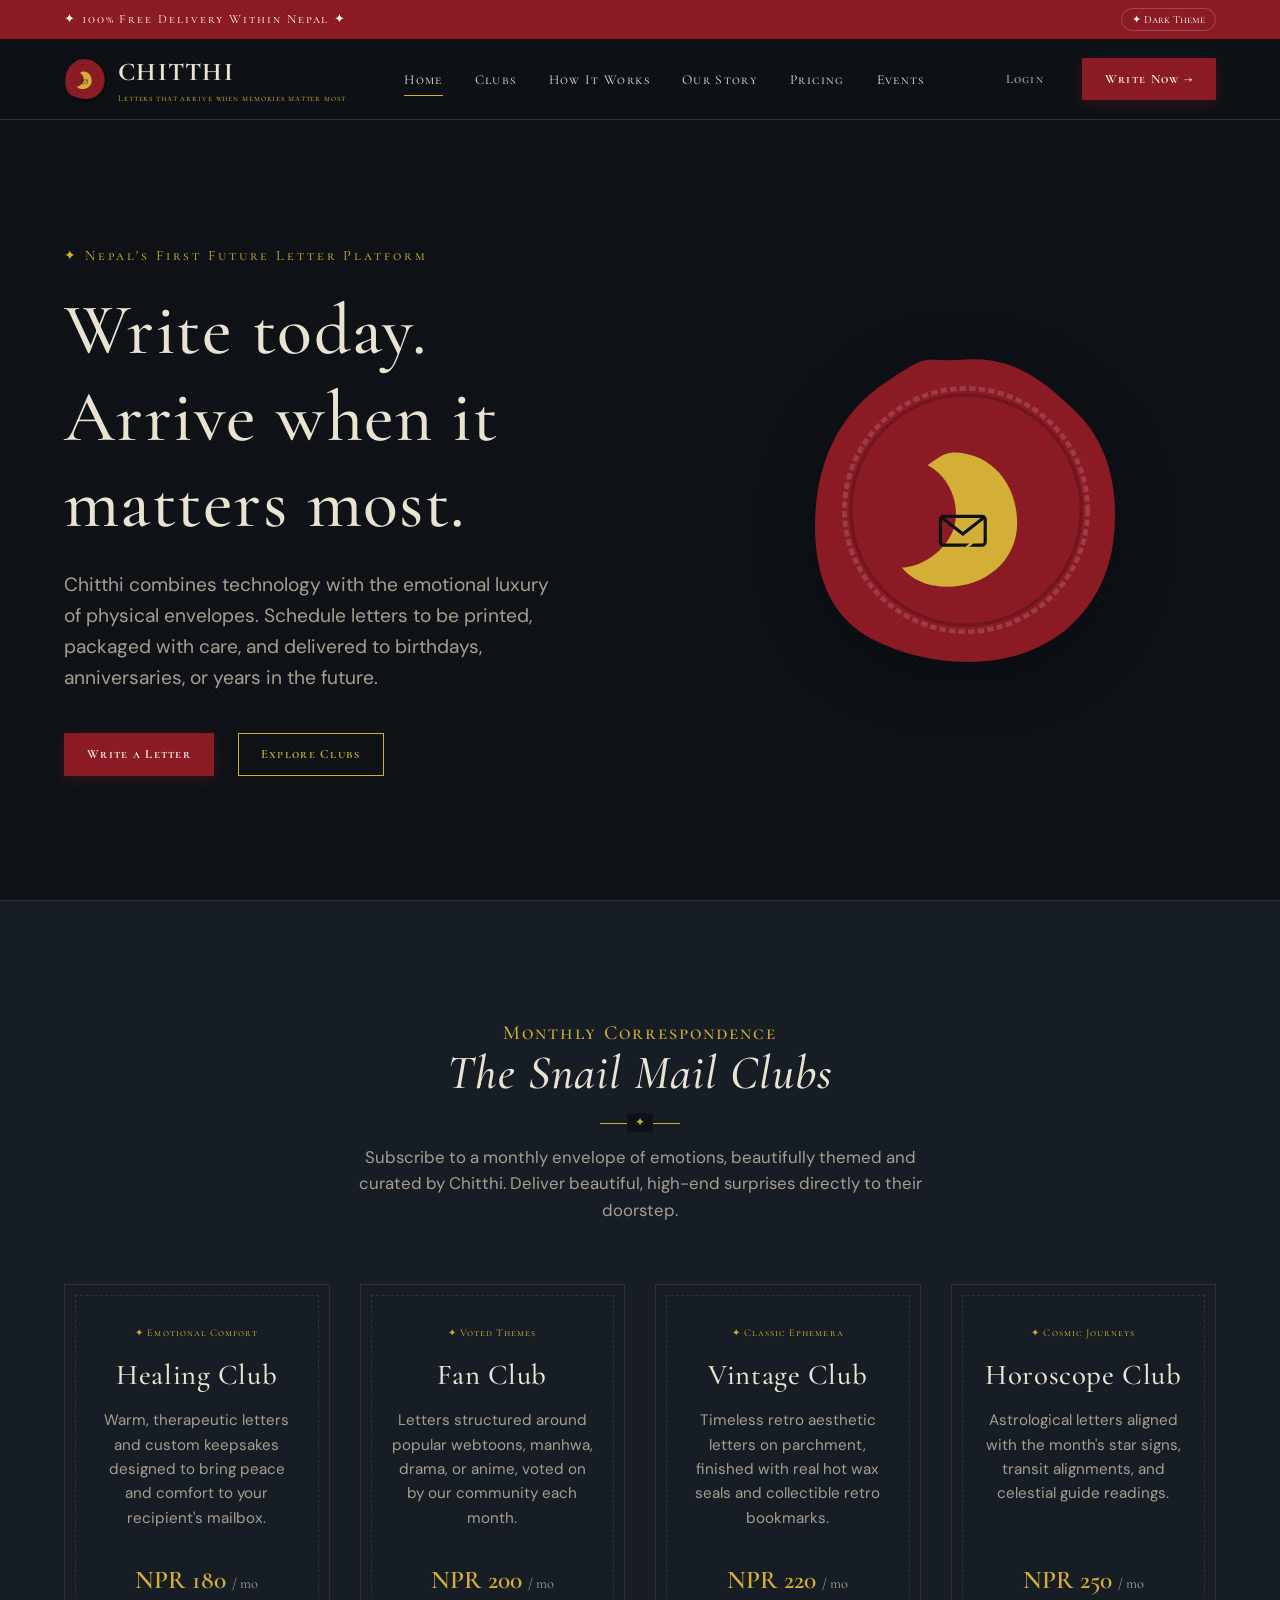
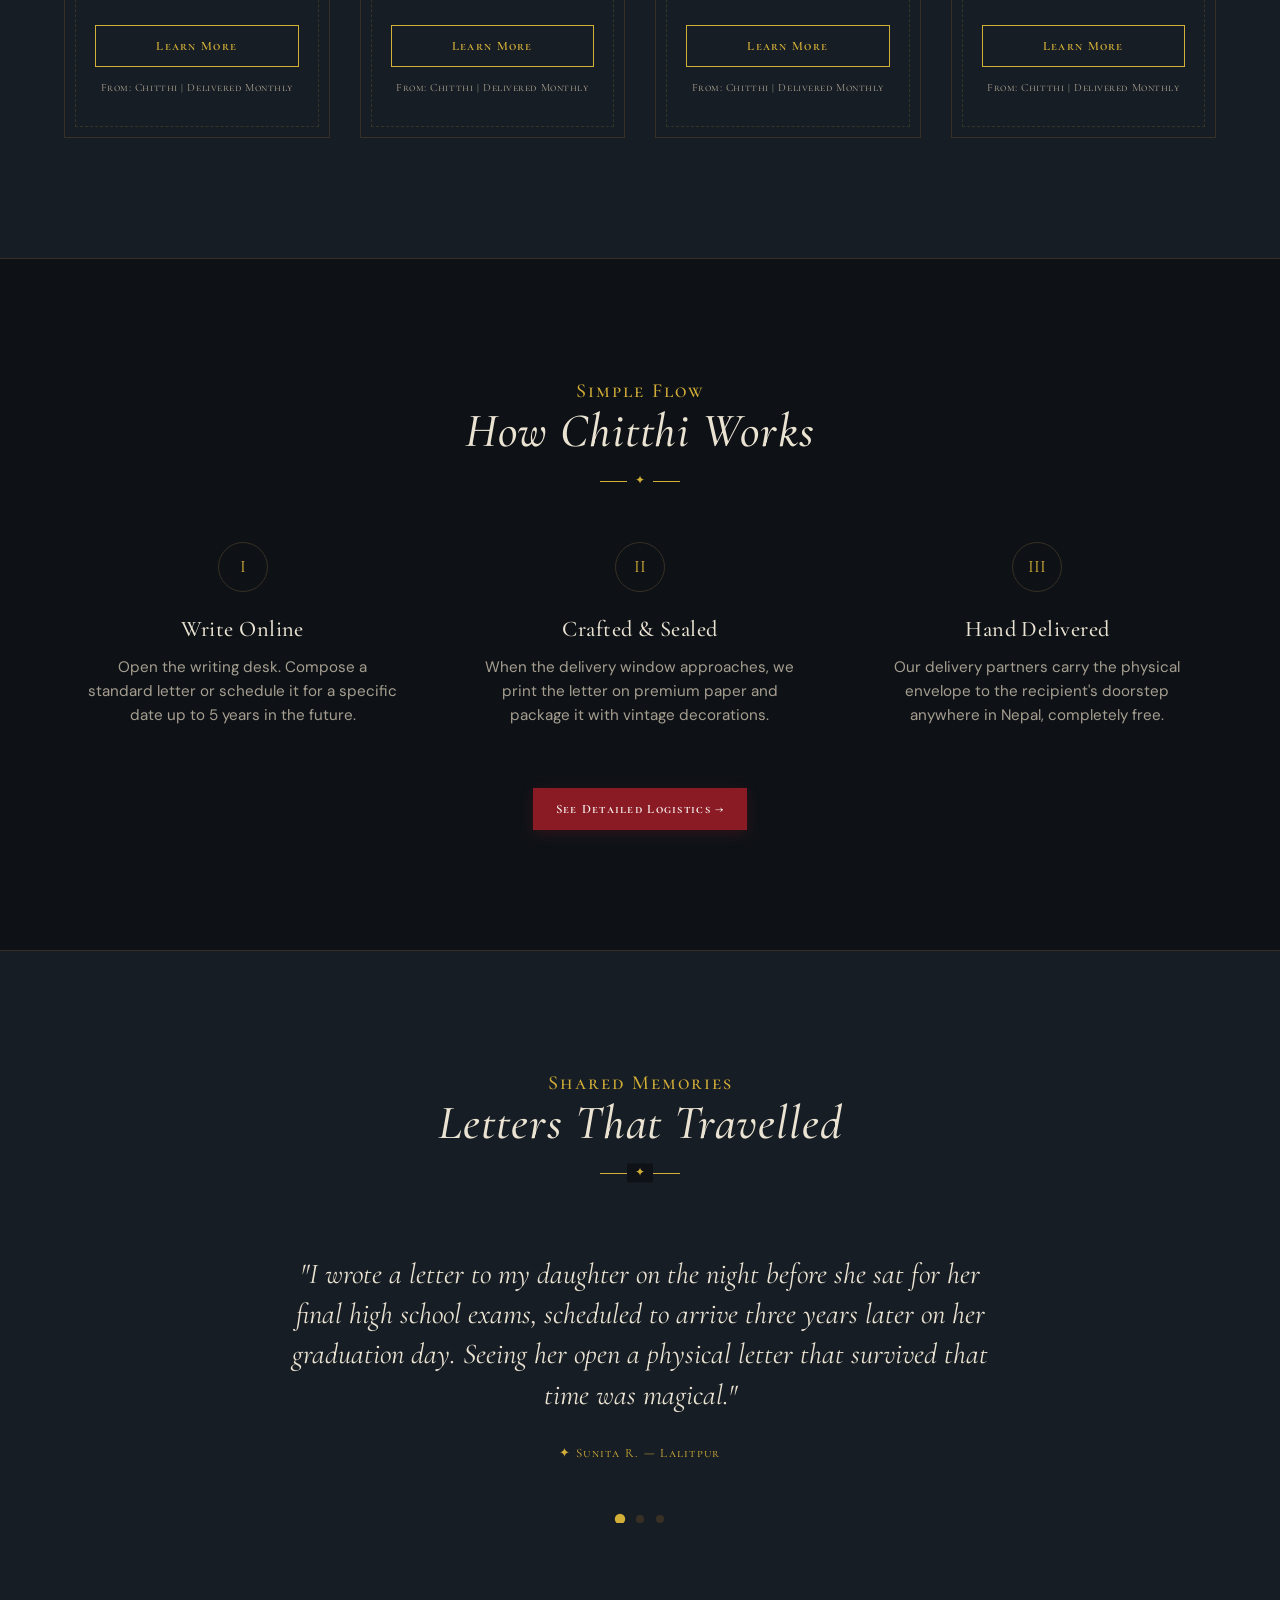
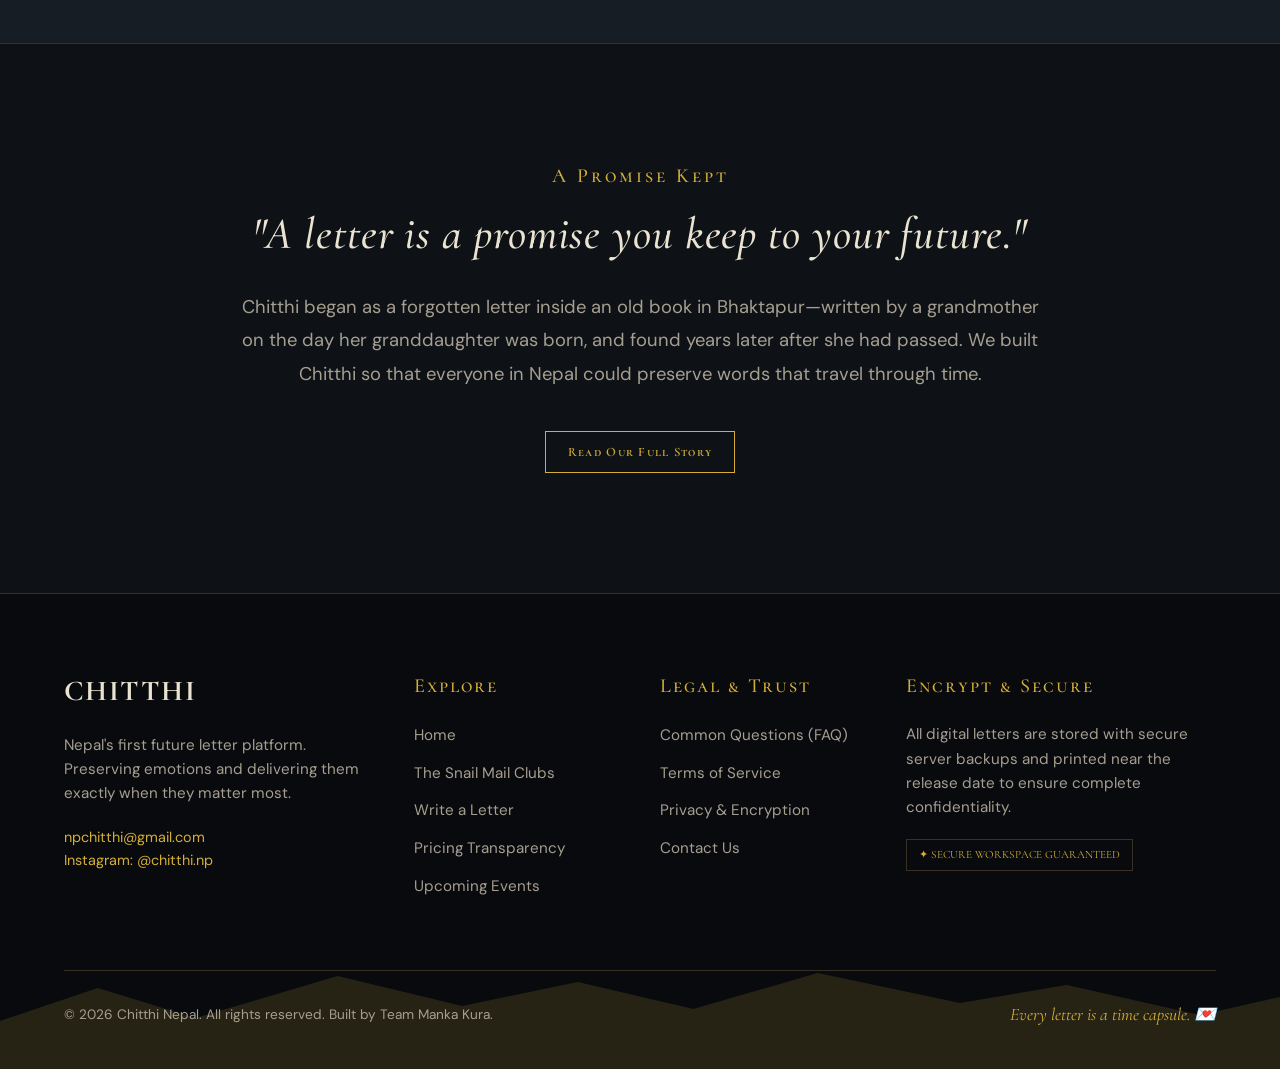
==== index.html @ 37e2d99e "Add files via upload" ====
<!DOCTYPE html>
<html lang="en">
<head>
  <meta charset="UTF-8">
  <meta name="viewport" content="width=device-width, initial-scale=1.0">
  <meta name="description" content="Chitthi - Nepal's First Future Letter Platform. Write digital letters today, deliver them physically to your loved ones in the future.">
  <title>Chitthi — Nepal's First Future Letter Platform</title>
  <link rel="stylesheet" href="style.css">
</head>
<body>

  <!-- Top Delivery Banner -->
  <div class="delivery-banner">
    <span>✦ 100% Free Delivery Within Nepal ✦</span>
    <button class="theme-switcher">✦ Dark Theme</button>
  </div>

  <!-- Navigation Bar -->
  <nav class="navbar">
    <div class="container navbar-container">
      <a href="index.html" class="logo-area">
        <!-- SVG Wax Seal Logo -->
        <svg viewBox="0 0 100 100" class="logo-icon-svg">
          <!-- Irregular outer wax seal shape -->
          <path d="M50 3 C65 2, 75 10, 85 20 C95 30, 98 45, 96 60 C94 75, 85 88, 70 94 C55 100, 35 98, 20 90 C5 82, 2 65, 3 50 C4 35, 10 20, 25 10 C40 0, 35 4, 50 3 Z" fill="var(--color-primary)"/>
          <!-- Inner circle stamp ridge -->
          <circle cx="50" cy="50" r="38" fill="none" stroke="rgba(255, 255, 255, 0.15)" stroke-width="1.5" stroke-dasharray="2 1"/>
          <circle cx="50" cy="50" r="36" fill="none" stroke="rgba(0, 0, 0, 0.2)" stroke-width="1"/>
          
          <!-- Crescent Moon (Gold) -->
          <path d="M46 32 C58 32, 66 42, 66 54 C66 66, 56 74, 44 74 C34 74, 30 68, 30 68 C30 68, 38 68, 44 60 C50 52, 46 40, 38 36 C42 33, 44 32, 46 32 Z" fill="var(--color-accent)"/>
          
          <!-- Small Envelope inside Moon -->
          <rect x="42" y="52" width="14" height="9" rx="1" fill="none" stroke="var(--bg-primary)" stroke-width="1"/>
          <path d="M42 52 L49 57.5 L56 52" fill="none" stroke="var(--bg-primary)" stroke-width="1"/>
          
          <!-- Small Star -->
          <path d="M57 38 L58.5 41 L61.5 41 L59 43 L60 46 L57 44 L54 46 L55 43 L52.5 41 L55.5 41 Z" fill="var(--color-accent)"/>
          
          <!-- Botanical Twig -->
          <path d="M36 68 C40 68, 48 65, 54 58" fill="none" stroke="var(--color-accent)" stroke-width="0.8"/>
          <!-- Twig leaves -->
          <path d="M42 66 C42 64, 45 64, 45 66 Z" fill="var(--color-accent)"/>
          <path d="M48 63 C47 61, 50 61, 50 63 Z" fill="var(--color-accent)"/>
          <path d="M52 60 C51 58, 54 58, 54 60 Z" fill="var(--color-accent)"/>
        </svg>
        <div>
          <span class="logo-text">CHITTHI</span>
          <span class="logo-subtext">Letters that arrive when memories matter most</span>
        </div>
      </a>

      <!-- Desktop Links -->
      <ul class="nav-menu">
        <li><a href="index.html" class="nav-link active">Home</a></li>
        <li><a href="clubs.html" class="nav-link">Clubs</a></li>
        <li><a href="how-it-works.html" class="nav-link">How It Works</a></li>
        <li><a href="story.html" class="nav-link">Our Story</a></li>
        <li><a href="pricing.html" class="nav-link">Pricing</a></li>
        <li><a href="events.html" class="nav-link">Events</a></li>
      </ul>

      <!-- Action Buttons -->
      <div class="nav-actions">
        <button class="btn btn-ghost auth-trigger">Login</button>
        <a href="write.html" class="btn btn-primary">Write Now &rarr;</a>
        <!-- Hamburger Menu -->
        <button class="mobile-nav-toggle" aria-label="Toggle Navigation">
          <span></span>
          <span></span>
          <span></span>
        </button>
      </div>
    </div>
  </nav>

  <!-- Hero Section -->
  <header class="hero-section">
    <div class="container hero-grid">
      <div class="hero-content">
        <span class="hero-tagline">✦ Nepal's First Future Letter Platform</span>
        <h1 class="hero-title">Write today.<br>Arrive when it matters most.</h1>
        <p class="hero-description">
          Chitthi combines technology with the emotional luxury of physical envelopes. Schedule letters to be printed, packaged with care, and delivered to birthdays, anniversaries, or years in the future.
        </p>
        <div class="hero-ctas">
          <a href="write.html" class="btn btn-primary">Write a Letter</a>
          <a href="clubs.html" class="btn btn-secondary">Explore Clubs</a>
        </div>
      </div>
      <div class="hero-visual">
        <!-- Floating Logo visual -->
        <svg viewBox="0 0 100 100" class="floating-wax-seal">
          <path d="M50 3 C65 2, 75 10, 85 20 C95 30, 98 45, 96 60 C94 75, 85 88, 70 94 C55 100, 35 98, 20 90 C5 82, 2 65, 3 50 C4 35, 10 20, 25 10 C40 0, 35 4, 50 3 Z" fill="var(--color-primary)"/>
          <circle cx="50" cy="50" r="38" fill="none" stroke="rgba(255, 255, 255, 0.15)" stroke-width="1.5" stroke-dasharray="2 1"/>
          <circle cx="50" cy="50" r="36" fill="none" stroke="rgba(0, 0, 0, 0.2)" stroke-width="1"/>
          
          <!-- Crescent Moon (Gold) -->
          <path d="M46 32 C58 32, 66 42, 66 54 C66 66, 56 74, 44 74 C34 74, 30 68, 30 68 C30 68, 38 68, 44 60 C50 52, 46 40, 38 36 C42 33, 44 32, 46 32 Z" fill="var(--color-accent)"/>
          
          <!-- Small Envelope inside Moon -->
          <rect x="42" y="52" width="14" height="9" rx="1" fill="none" stroke="var(--bg-primary)" stroke-width="1"/>
          <path d="M42 52 L49 57.5 L56 52" fill="none" stroke="var(--bg-primary)" stroke-width="1"/>
          
          <!-- Small Star -->
          <path d="M57 38 L58.5 41 L61.5 41 L59 43 L60 46 L57 44 L54 46 L55 43 L52.5 41 L55.5 41 Z" fill="var(--color-accent)"/>
          
          <!-- Botanical Twig -->
          <path d="M36 68 C40 68, 48 65, 54 58" fill="none" stroke="var(--color-accent)" stroke-width="0.8"/>
          <path d="M42 66 C42 64, 45 64, 45 66 Z" fill="var(--color-accent)"/>
          <path d="M48 63 C47 61, 50 61, 50 63 Z" fill="var(--color-accent)"/>
          <path d="M52 60 C51 58, 54 58, 54 60 Z" fill="var(--color-accent)"/>
        </svg>
      </div>
    </div>
  </header>

  <!-- Clubs Teaser Section -->
  <section class="section-padding" style="background-color: var(--bg-secondary); border-top: 1px solid var(--border-color); border-bottom: 1px solid var(--border-color);">
    <div class="container">
      <div class="section-header">
        <h4 style="color: var(--color-accent);">Monthly Correspondence</h4>
        <h2>The Snail Mail Clubs</h2>
        <div class="section-divider-line"></div>
        <p style="max-width: 600px; margin: 20px auto 0 auto;">
          Subscribe to a monthly envelope of emotions, beautifully themed and curated by Chitthi. Deliver beautiful, high-end surprises directly to their doorstep.
        </p>
      </div>

      <div class="clubs-grid">
        <!-- Healing Club -->
        <div class="club-card">
          <span class="club-card-badge">✦ Emotional Comfort</span>
          <h3 class="club-card-title">Healing Club</h3>
          <p class="club-card-description">Warm, therapeutic letters and custom keepsakes designed to bring peace and comfort to your recipient's mailbox.</p>
          <div class="club-card-price">NPR 180 <span style="font-size: 0.9rem; font-weight: normal; color: var(--color-text-muted);">/ mo</span></div>
          <a href="clubs.html" class="btn btn-secondary">Learn More</a>
          <span class="club-card-meta">From: Chitthi | Delivered Monthly</span>
        </div>

        <!-- Fan Club -->
        <div class="club-card">
          <span class="club-card-badge">✦ Voted Themes</span>
          <h3 class="club-card-title">Fan Club</h3>
          <p class="club-card-description">Letters structured around popular webtoons, manhwa, drama, or anime, voted on by our community each month.</p>
          <div class="club-card-price">NPR 200 <span style="font-size: 0.9rem; font-weight: normal; color: var(--color-text-muted);">/ mo</span></div>
          <a href="clubs.html" class="btn btn-secondary">Learn More</a>
          <span class="club-card-meta">From: Chitthi | Delivered Monthly</span>
        </div>

        <!-- Vintage Club -->
        <div class="club-card">
          <span class="club-card-badge">✦ Classic Ephemera</span>
          <h3 class="club-card-title">Vintage Club</h3>
          <p class="club-card-description">Timeless retro aesthetic letters on parchment, finished with real hot wax seals and collectible retro bookmarks.</p>
          <div class="club-card-price">NPR 220 <span style="font-size: 0.9rem; font-weight: normal; color: var(--color-text-muted);">/ mo</span></div>
          <a href="clubs.html" class="btn btn-secondary">Learn More</a>
          <span class="club-card-meta">From: Chitthi | Delivered Monthly</span>
        </div>

        <!-- Horoscope Club -->
        <div class="club-card">
          <span class="club-card-badge">✦ Cosmic Journeys</span>
          <h3 class="club-card-title">Horoscope Club</h3>
          <p class="club-card-description">Astrological letters aligned with the month's star signs, transit alignments, and celestial guide readings.</p>
          <div class="club-card-price">NPR 250 <span style="font-size: 0.9rem; font-weight: normal; color: var(--color-text-muted);">/ mo</span></div>
          <a href="clubs.html" class="btn btn-secondary">Learn More</a>
          <span class="club-card-meta">From: Chitthi | Delivered Monthly</span>
        </div>
      </div>
    </div>
  </section>

  <!-- How It Works Summary Teaser -->
  <section class="section-padding">
    <div class="container">
      <div class="section-header">
        <h4 style="color: var(--color-accent);">Simple Flow</h4>
        <h2>How Chitthi Works</h2>
        <div class="section-divider-line"></div>
      </div>

      <div class="steps-timeline">
        <div class="step-item">
          <span class="step-num">I</span>
          <h3 class="step-title">Write Online</h3>
          <p class="step-desc">Open the writing desk. Compose a standard letter or schedule it for a specific date up to 5 years in the future.</p>
        </div>
        <div class="step-item">
          <span class="step-num">II</span>
          <h3 class="step-title">Crafted & Sealed</h3>
          <p class="step-desc">When the delivery window approaches, we print the letter on premium paper and package it with vintage decorations.</p>
        </div>
        <div class="step-item">
          <span class="step-num">III</span>
          <h3 class="step-title">Hand Delivered</h3>
          <p class="step-desc">Our delivery partners carry the physical envelope to the recipient's doorstep anywhere in Nepal, completely free.</p>
        </div>
      </div>

      <div style="text-align: center;">
        <a href="how-it-works.html" class="btn btn-primary">See Detailed Logistics &rarr;</a>
      </div>
    </div>
  </section>

  <!-- Testimonials Section -->
  <section class="section-padding" style="background-color: var(--bg-secondary); border-top: 1px solid var(--border-color); border-bottom: 1px solid var(--border-color);">
    <div class="container">
      <div class="section-header">
        <h4 style="color: var(--color-accent);">Shared Memories</h4>
        <h2>Letters That Travelled</h2>
        <div class="section-divider-line"></div>
      </div>

      <div class="quotes-container">
        <div class="quotes-track" id="quotes-track">
          <!-- Quote 1 -->
          <div class="quote-slide">
            <p class="quote-text">
              "I wrote a letter to my daughter on the night before she sat for her final high school exams, scheduled to arrive three years later on her graduation day. Seeing her open a physical letter that survived that time was magical."
            </p>
            <span class="quote-author">✦ Sunita R. — Lalitpur</span>
          </div>
          <!-- Quote 2 -->
          <div class="quote-slide">
            <p class="quote-text">
              "WhatsApp messages disappear under a flood of memes. But a physical letter from my best friend, arriving on our five-year anniversary of moving to Kathmandu, sits framed on my study desk. Unmatched emotional luxury."
            </p>
            <span class="quote-author">✦ Nischal K. — Kirtipur</span>
          </div>
          <!-- Quote 3 -->
          <div class="quote-slide">
            <p class="quote-text">
              "Subscribing to the Vintage Club has become my monthly ritual. The wax seal, the parchment smell, and the comforting curated stationery make it feel like receiving a package from another era."
            </p>
            <span class="quote-author">✦ Prerna S. — Bhaktapur</span>
          </div>
        </div>

        <div class="quotes-nav">
          <button class="quote-dot active" data-index="0" aria-label="Slide 1"></button>
          <button class="quote-dot" data-index="1" aria-label="Slide 2"></button>
          <button class="quote-dot" data-index="2" aria-label="Slide 3"></button>
        </div>
      </div>
    </div>
  </section>

  <!-- Story Teaser Section -->
  <section class="section-padding">
    <div class="container" style="max-width: 800px; text-align: center;">
      <h4 style="color: var(--color-accent); font-family: var(--font-sc); letter-spacing: 0.15em; margin-bottom: 20px;">A Promise Kept</h4>
      <h2 style="font-family: var(--font-display); font-size: 2.8rem; margin-bottom: 30px;">"A letter is a promise you keep to your future."</h2>
      <p style="font-size: 1.15rem; line-height: 1.8; margin-bottom: 40px;">
        Chitthi began as a forgotten letter inside an old book in Bhaktapur—written by a grandmother on the day her granddaughter was born, and found years later after she had passed. We built Chitthi so that everyone in Nepal could preserve words that travel through time.
      </p>
      <a href="story.html" class="btn btn-secondary">Read Our Full Story</a>
    </div>
  </section>

  <!-- Footer -->
  <footer class="footer">
    <!-- Mountain Silhouette SVG -->
    <svg viewBox="0 0 1440 200" class="mountain-silhouette" preserveAspectRatio="none">
      <path d="M0,200 L1440,200 L1440,80 L1350,110 L1200,60 L1080,90 L920,40 L780,100 L650,55 L520,95 L380,45 L220,115 L110,65 L0,120 Z"/>
    </svg>
    
    <div class="container footer-grid">
      <div class="footer-col">
        <h4 style="font-family: var(--font-display); font-size: 1.8rem; letter-spacing: 0.05em; font-weight: bold; color: var(--color-text);">CHITTHI</h4>
        <p>Nepal's first future letter platform. Preserving emotions and delivering them exactly when they matter most.</p>
        <p style="font-size: 0.9rem; color: var(--color-accent);">npchitthi@gmail.com<br>Instagram: @chitthi.np</p>
      </div>
      <div class="footer-col">
        <h4>Explore</h4>
        <ul class="footer-links">
          <li><a href="index.html">Home</a></li>
          <li><a href="clubs.html">The Snail Mail Clubs</a></li>
          <li><a href="write.html">Write a Letter</a></li>
          <li><a href="pricing.html">Pricing Transparency</a></li>
          <li><a href="events.html">Upcoming Events</a></li>
        </ul>
      </div>
      <div class="footer-col">
        <h4>Legal & Trust</h4>
        <ul class="footer-links">
          <li><a href="faq.html">Common Questions (FAQ)</a></li>
          <li><a href="terms.html">Terms of Service</a></li>
          <li><a href="privacy.html">Privacy & Encryption</a></li>
          <li><a href="contact.html">Contact Us</a></li>
        </ul>
      </div>
      <div class="footer-col">
        <h4>Encrypt & Secure</h4>
        <p>All digital letters are stored with secure server backups and printed near the release date to ensure complete confidentiality.</p>
        <span style="font-family: var(--font-sc); font-size: 0.7rem; color: var(--color-accent); border: 1px solid var(--border-color); padding: 6px 12px; display: inline-block;">✦ SECURE WORKSPACE GUARANTEED</span>
      </div>
    </div>

    <div class="container footer-bottom">
      <span class="footer-copy">&copy; 2026 Chitthi Nepal. All rights reserved. Built by Team Manka Kura.</span>
      <span class="footer-tagline">Every letter is a time capsule. 💌</span>
    </div>
  </footer>

  <script src="main.js"></script>
  <script>
    // Testimonial Carousel Script
    const track = document.getElementById('quotes-track');
    const dots = document.querySelectorAll('.quote-dot');
    let currentIndex = 0;
    
    function showSlide(index) {
      track.style.transform = `translateX(-${index * 100}%)`;
      dots.forEach(d => d.classList.remove('active'));
      dots[index].classList.add('active');
      currentIndex = index;
    }
    
    dots.forEach((dot, idx) => {
      dot.addEventListener('click', () => {
        showSlide(idx);
      });
    });
    
    // Auto-scroll quotes
    setInterval(() => {
      let nextIndex = (currentIndex + 1) % dots.length;
      showSlide(nextIndex);
    }, 6000);
  </script>
</body>
</html>
---- style.css ----
/* 
   CHITTHI - Nepal's First Future Letter Platform
   Design Style: Old Money Luxury / Dark Academia
   Primary Fonts: Cormorant Garamond, Cormorant SC, DM Sans
*/

/* Font Imports */
@import url('https://fonts.googleapis.com/css2?family=Cormorant+Garamond:ital,wght@0,300;0,400;0,500;0,600;0,700;1,400&family=Cormorant+SC:wght@400;500;600;700&family=DM+Sans:wght@400;500;700&display=swap');

/* Color Palettes & Custom Properties */
:root {
  /* Default Theme: Dark Academia */
  --bg-primary: #0e1217;
  --bg-secondary: #171d24;
  --color-primary: #8a1a24;       /* Rich Wax-Seal Burgundy */
  --color-primary-rgb: 138, 26, 36;
  --color-accent: #d4af37;        /* Antique Gold */
  --color-accent-rgb: 212, 175, 55;
  --color-accent-hover: #b8902e;
  --color-text: #eae3d2;          /* Warm Ivory */
  --color-text-muted: #a69f90;
  --border-color: #383025;
  --shadow-color: rgba(0, 0, 0, 0.5);
  --paper-grain: rgba(255, 255, 255, 0.02);
  
  --font-display: 'Cormorant Garamond', serif;
  --font-sc: 'Cormorant SC', serif;
  --font-body: 'DM Sans', sans-serif;
  --transition-smooth: all 0.4s cubic-bezier(0.16, 1, 0.3, 1);
  --container-max: 1200px;
}

[data-theme="light"] {
  /* Light Theme: Royal Library */
  --bg-primary: #faf7f2;
  --bg-secondary: #f4eee3;
  --color-primary: #6b121c;
  --color-primary-rgb: 107, 18, 28;
  --color-accent: #aa8220;
  --color-accent-rgb: 170, 130, 32;
  --color-accent-hover: #8f6c18;
  --color-text: #26201e;
  --color-text-muted: #70655d;
  --border-color: #dcd2c1;
  --shadow-color: rgba(44, 30, 20, 0.08);
  --paper-grain: rgba(0, 0, 0, 0.015);
}

/* Base Styles & Resets */
*, *::before, *::after {
  box-sizing: border-box;
  margin: 0;
  padding: 0;
}

html {
  scroll-behavior: smooth;
  font-size: 16px;
}

body {
  background-color: var(--bg-primary);
  color: var(--color-text);
  font-family: var(--font-body);
  line-height: 1.6;
  -webkit-font-smoothing: antialiased;
  position: relative;
  overflow-x: hidden;
  transition: background-color 0.5s ease, color 0.5s ease;
}

/* Subtle Paper Texture Overlay */
body::before {
  content: "";
  position: fixed;
  top: 0;
  left: 0;
  width: 100vw;
  height: 100vh;
  background-image: 
    radial-gradient(var(--paper-grain) 1px, transparent 0),
    radial-gradient(var(--paper-grain) 1.5px, transparent 0);
  background-size: 8px 8px;
  background-position: 0 0, 4px 4px;
  pointer-events: none;
  z-index: 9999;
}

/* Typography */
h1, h2, h3, h4, h5, h6 {
  font-family: var(--font-display);
  font-weight: 500;
  letter-spacing: 0.02em;
  line-height: 1.2;
}

h1 { font-size: clamp(2.5rem, 6vw, 4.5rem); }
h2 { font-size: clamp(2rem, 4vw, 3rem); font-style: italic; }
h3 { font-size: clamp(1.5rem, 2.5vw, 2rem); }
h4 { font-size: 1.25rem; font-family: var(--font-sc); letter-spacing: 0.1em; }

p {
  color: var(--color-text-muted);
  font-size: 1.05rem;
}

a {
  color: inherit;
  text-decoration: none;
  transition: var(--transition-smooth);
}

/* Global Layout Components */
.container {
  width: 90%;
  max-width: var(--container-max);
  margin: 0 auto;
}

/* Top Delivery Banner */
.delivery-banner {
  background-color: var(--color-primary);
  color: #faf7f2;
  font-family: var(--font-sc);
  font-size: 0.8rem;
  letter-spacing: 0.15em;
  padding: 8px 5%;
  text-align: center;
  position: relative;
  z-index: 1000;
  display: flex;
  justify-content: space-between;
  align-items: center;
}

.banner-text {
  flex-grow: 1;
  text-align: center;
}

.theme-switcher {
  background: none;
  border: 1px solid rgba(255, 255, 255, 0.2);
  color: #faf7f2;
  font-family: var(--font-sc);
  font-size: 0.7rem;
  padding: 4px 10px;
  cursor: pointer;
  border-radius: 20px;
  transition: var(--transition-smooth);
  display: flex;
  align-items: center;
  gap: 6px;
}

.theme-switcher:hover {
  background-color: rgba(255, 255, 255, 0.1);
  border-color: var(--color-accent);
}

/* Navigation Bar */
.navbar {
  position: sticky;
  top: 0;
  background-color: rgba(14, 18, 23, 0.85);
  backdrop-filter: blur(12px);
  -webkit-backdrop-filter: blur(12px);
  border-bottom: 1px solid var(--border-color);
  z-index: 999;
  transition: var(--transition-smooth);
}

[data-theme="light"] .navbar {
  background-color: rgba(250, 247, 242, 0.85);
}

.navbar-container {
  display: flex;
  justify-content: space-between;
  align-items: center;
  height: 80px;
}

/* Elegant Logo Styles */
.logo-area {
  display: flex;
  align-items: center;
  gap: 12px;
}

.logo-icon-svg {
  width: 42px;
  height: 42px;
  fill: var(--color-primary);
  filter: drop-shadow(0 2px 4px var(--shadow-color));
}

.logo-text {
  font-family: var(--font-display);
  font-size: 1.6rem;
  letter-spacing: 0.05em;
  font-weight: 700;
  color: var(--color-text);
}

.logo-subtext {
  font-family: var(--font-sc);
  font-size: 0.55rem;
  letter-spacing: 0.1em;
  display: block;
  color: var(--color-accent);
}

/* Nav Menu Links */
.nav-menu {
  display: flex;
  list-style: none;
  gap: 2rem;
  align-items: center;
}

.nav-link {
  font-family: var(--font-sc);
  font-size: 0.85rem;
  letter-spacing: 0.1em;
  position: relative;
  padding: 8px 0;
}

.nav-link::after {
  content: "";
  position: absolute;
  bottom: 0;
  left: 0;
  width: 0;
  height: 1px;
  background-color: var(--color-accent);
  transition: var(--transition-smooth);
}

.nav-link:hover::after,
.nav-link.active::after {
  width: 100%;
}

.nav-link:hover {
  color: var(--color-accent);
}

/* Nav Right / CTAs */
.nav-actions {
  display: flex;
  gap: 1rem;
  align-items: center;
}

.btn {
  font-family: var(--font-sc);
  font-size: 0.8rem;
  letter-spacing: 0.1em;
  padding: 10px 22px;
  border-radius: 0;
  cursor: pointer;
  transition: var(--transition-smooth);
  display: inline-flex;
  align-items: center;
  justify-content: center;
  font-weight: 600;
  border: 1px solid transparent;
}

.btn-primary {
  background-color: var(--color-primary);
  color: #faf7f2;
  border: 1px solid var(--color-primary);
  box-shadow: 0 4px 12px rgba(var(--color-primary-rgb), 0.25);
}

.btn-primary:hover {
  background-color: transparent;
  color: var(--color-primary);
  border-color: var(--color-primary);
  transform: translateY(-2px);
}

.btn-secondary {
  background-color: transparent;
  border-color: var(--color-accent);
  color: var(--color-accent);
}

.btn-secondary:hover {
  background-color: var(--color-accent);
  color: var(--bg-primary);
  transform: translateY(-2px);
  box-shadow: 0 4px 12px rgba(var(--color-accent-rgb), 0.2);
}

.btn-ghost {
  background: none;
  border: none;
  color: var(--color-text-muted);
}

.btn-ghost:hover {
  color: var(--color-accent);
}

/* Mobile Nav Toggle */
.mobile-nav-toggle {
  display: none;
  background: none;
  border: none;
  cursor: pointer;
  padding: 8px;
}

.mobile-nav-toggle span {
  display: block;
  width: 25px;
  height: 2px;
  background-color: var(--color-text);
  margin: 5px 0;
  transition: var(--transition-smooth);
}

/* Section Decor & Dividers */
.section-padding {
  padding: 120px 0;
}

.section-header {
  text-align: center;
  margin-bottom: 60px;
}

.section-header h2 {
  margin-bottom: 12px;
}

.section-divider-line {
  width: 80px;
  height: 1px;
  background-color: var(--color-accent);
  margin: 20px auto 0 auto;
  position: relative;
}

.section-divider-line::after {
  content: "✦";
  position: absolute;
  top: 50%;
  left: 50%;
  transform: translate(-50%, -50%);
  background-color: var(--bg-primary);
  color: var(--color-accent);
  padding: 0 8px;
  font-size: 0.75rem;
  transition: background-color 0.5s ease;
}

/* Hero Section */
.hero-section {
  min-height: calc(100vh - 120px);
  display: flex;
  align-items: center;
  position: relative;
  overflow: hidden;
  padding: 60px 0;
}

.hero-grid {
  display: grid;
  grid-template-columns: 1.1fr 0.9fr;
  gap: 40px;
  align-items: center;
}

.hero-tagline {
  font-family: var(--font-sc);
  color: var(--color-accent);
  font-size: 0.9rem;
  letter-spacing: 0.2em;
  margin-bottom: 20px;
  display: block;
}

.hero-title {
  margin-bottom: 24px;
}

.hero-description {
  font-size: 1.2rem;
  margin-bottom: 40px;
  max-width: 500px;
}

.hero-ctas {
  display: flex;
  gap: 1.5rem;
}

/* Floating Wax Seal Logo Animation on Hero */
.hero-visual {
  display: flex;
  justify-content: center;
  align-items: center;
  position: relative;
}

.floating-wax-seal {
  width: min(320px, 80%);
  height: auto;
  animation: float-slow 8s ease-in-out infinite;
  filter: drop-shadow(0 15px 30px rgba(0,0,0,0.4));
}

@keyframes float-slow {
  0%, 100% { transform: translateY(0) rotate(0deg); }
  50% { transform: translateY(-15px) rotate(2deg); }
}

/* Featured Clubs Grid */
.clubs-grid {
  display: grid;
  grid-template-columns: repeat(auto-fit, minmax(260px, 1fr));
  gap: 30px;
}

.club-card {
  background-color: var(--bg-secondary);
  border: 1px solid var(--border-color);
  padding: 40px 30px;
  text-align: center;
  position: relative;
  transition: var(--transition-smooth);
  display: flex;
  flex-direction: column;
  height: 100%;
}

.club-card::after {
  content: "";
  position: absolute;
  top: 10px;
  left: 10px;
  right: 10px;
  bottom: 10px;
  border: 1px dashed rgba(var(--color-accent-rgb), 0.15);
  pointer-events: none;
  transition: var(--transition-smooth);
}

.club-card:hover {
  transform: translateY(-8px);
  border-color: var(--color-accent);
  box-shadow: 0 15px 35px var(--shadow-color);
}

.club-card:hover::after {
  border-color: rgba(var(--color-accent-rgb), 0.4);
}

.club-card-badge {
  font-family: var(--font-sc);
  font-size: 0.65rem;
  color: var(--color-accent);
  letter-spacing: 0.1em;
  margin-bottom: 16px;
  display: inline-block;
}

.club-card-title {
  font-size: 1.8rem;
  margin-bottom: 16px;
  color: var(--color-text);
}

.club-card-description {
  font-size: 0.95rem;
  margin-bottom: 30px;
  flex-grow: 1;
}

.club-card-price {
  font-family: var(--font-display);
  font-size: 1.6rem;
  color: var(--color-accent);
  margin-bottom: 24px;
  font-weight: 600;
}

.club-card-meta {
  font-family: var(--font-sc);
  font-size: 0.7rem;
  letter-spacing: 0.05em;
  color: var(--color-text-muted);
  margin-top: 12px;
}

/* How It Works Summary Teaser */
.steps-timeline {
  display: grid;
  grid-template-columns: repeat(3, 1fr);
  gap: 40px;
  margin-bottom: 60px;
  position: relative;
}

.step-item {
  text-align: center;
  position: relative;
  padding: 0 20px;
}

.step-num {
  font-family: var(--font-sc);
  font-size: 1.1rem;
  color: var(--color-accent);
  width: 50px;
  height: 50px;
  border: 1px solid var(--border-color);
  border-radius: 50%;
  display: inline-flex;
  align-items: center;
  justify-content: center;
  margin-bottom: 24px;
  background-color: var(--bg-primary);
  position: relative;
  z-index: 2;
  transition: var(--transition-smooth);
}

.step-item:hover .step-num {
  border-color: var(--color-accent);
  background-color: var(--color-primary);
  color: #fff;
  box-shadow: 0 0 15px rgba(var(--color-accent-rgb), 0.3);
}

.step-title {
  font-size: 1.4rem;
  margin-bottom: 12px;
}

.step-desc {
  font-size: 0.95rem;
}

/* Testimonials / Quote Carousel style */
.quotes-container {
  max-width: 800px;
  margin: 0 auto;
  position: relative;
  overflow: hidden;
}

.quotes-track {
  display: flex;
  transition: transform 0.6s cubic-bezier(0.16, 1, 0.3, 1);
}

.quote-slide {
  min-width: 100%;
  padding: 20px 40px;
  text-align: center;
}

.quote-text {
  font-family: var(--font-display);
  font-size: 1.8rem;
  line-height: 1.4;
  margin-bottom: 24px;
  font-style: italic;
  color: var(--color-text);
}

.quote-author {
  font-family: var(--font-sc);
  font-size: 0.8rem;
  color: var(--color-accent);
  letter-spacing: 0.1em;
}

.quotes-nav {
  display: flex;
  justify-content: center;
  gap: 12px;
  margin-top: 30px;
}

.quote-dot {
  width: 8px;
  height: 8px;
  border-radius: 50%;
  background-color: var(--border-color);
  border: none;
  cursor: pointer;
  transition: var(--transition-smooth);
}

.quote-dot.active {
  background-color: var(--color-accent);
  transform: scale(1.3);
}

/* Split-screen Write A Letter page */
.write-layout {
  display: grid;
  grid-template-columns: 1.1fr 0.9fr;
  gap: 40px;
  align-items: start;
}

/* Custom Paper Stationery Preview */
.paper-preview-container {
  position: sticky;
  top: 100px;
  display: flex;
  flex-direction: column;
  gap: 20px;
}

.paper-sheet {
  background-color: #faf7f2;
  color: #2c2523;
  padding: 60px 50px;
  aspect-ratio: 1 / 1.414; /* A4 Ratio */
  box-shadow: 0 10px 30px rgba(0,0,0,0.15);
  position: relative;
  border: 1px solid #d9cdba;
  display: flex;
  flex-direction: column;
  overflow: hidden;
  transition: var(--transition-smooth);
}

.paper-sheet::before {
  content: "";
  position: absolute;
  top: 0;
  left: 0;
  width: 100%;
  height: 100%;
  background-image: 
    linear-gradient(rgba(44, 37, 35, 0.03) 1px, transparent 0);
  background-size: 100% 28px;
  margin-top: 48px;
  pointer-events: none;
}

/* Seal imprint icon overlay */
.paper-watermark {
  position: absolute;
  bottom: 40px;
  right: 40px;
  width: 64px;
  height: 64px;
  opacity: 0.12;
  pointer-events: none;
  fill: #6b121c;
}

.letter-to-from {
  font-family: var(--font-sc);
  font-size: 0.85rem;
  letter-spacing: 0.05em;
  margin-bottom: 24px;
  color: #5a4b47;
}

.letter-body-preview {
  font-family: var(--font-display);
  font-size: 1.25rem;
  line-height: 1.75;
  color: #2c2523;
  white-space: pre-wrap;
  word-wrap: break-word;
  flex-grow: 1;
  overflow-y: auto;
  padding-bottom: 20px;
}

/* Control Panel */
.control-panel {
  background-color: var(--bg-secondary);
  border: 1px solid var(--border-color);
  padding: 40px;
}

.control-group {
  margin-bottom: 30px;
}

.control-label {
  font-family: var(--font-sc);
  font-size: 0.8rem;
  letter-spacing: 0.1em;
  margin-bottom: 12px;
  display: block;
  color: var(--color-accent);
}

.form-input, .form-textarea, .form-select {
  width: 100%;
  background-color: var(--bg-primary);
  border: 1px solid var(--border-color);
  color: var(--color-text);
  font-family: var(--font-body);
  padding: 12px 16px;
  transition: var(--transition-smooth);
}

.form-input:focus, .form-textarea:focus, .form-select:focus {
  outline: none;
  border-color: var(--color-accent);
  box-shadow: 0 0 8px rgba(var(--color-accent-rgb), 0.15);
}

.form-textarea {
  min-height: 220px;
  resize: vertical;
}

/* Checkbox switches */
.option-checkbox-container {
  display: flex;
  align-items: center;
  gap: 12px;
  margin-bottom: 16px;
  cursor: pointer;
  user-select: none;
}

.option-checkbox-container input {
  display: none;
}

.custom-checkbox {
  width: 20px;
  height: 20px;
  border: 1px solid var(--border-color);
  display: inline-flex;
  align-items: center;
  justify-content: center;
  transition: var(--transition-smooth);
}

.option-checkbox-container input:checked + .custom-checkbox {
  background-color: var(--color-primary);
  border-color: var(--color-primary);
}

.option-checkbox-container input:checked + .custom-checkbox::after {
  content: "✓";
  color: #fff;
  font-size: 0.75rem;
}

/* Word Counter */
.word-counter-area {
  display: flex;
  justify-content: space-between;
  margin-top: 6px;
  font-size: 0.8rem;
  color: var(--color-text-muted);
}

/* Delivery options list */
.delivery-options-grid {
  display: grid;
  grid-template-columns: 1fr 1fr;
  gap: 12px;
  margin-bottom: 20px;
}

.delivery-card {
  border: 1px solid var(--border-color);
  background-color: var(--bg-primary);
  padding: 16px;
  cursor: pointer;
  transition: var(--transition-smooth);
  position: relative;
}

.delivery-card input {
  position: absolute;
  opacity: 0;
  cursor: pointer;
}

.delivery-card.active {
  border-color: var(--color-accent);
  background-color: rgba(var(--color-accent-rgb), 0.05);
}

.delivery-card-title {
  font-family: var(--font-sc);
  font-size: 0.75rem;
  letter-spacing: 0.05em;
  color: var(--color-text);
  margin-bottom: 4px;
}

.delivery-card-desc {
  font-size: 0.8rem;
  color: var(--color-text-muted);
}

/* Price Checkout Summary Panel */
.price-summary-panel {
  border-top: 1px solid var(--border-color);
  padding-top: 24px;
  margin-top: 30px;
}

.price-row {
  display: flex;
  justify-content: space-between;
  margin-bottom: 12px;
}

.price-row.total {
  font-family: var(--font-display);
  font-size: 1.8rem;
  color: var(--color-accent);
  font-weight: 600;
  border-top: 1px dashed var(--border-color);
  padding-top: 12px;
  margin-top: 12px;
}

/* How It Works Full Page Steps */
.how-step {
  display: grid;
  grid-template-columns: 1fr 1.2fr;
  gap: 60px;
  align-items: center;
  margin-bottom: 120px;
}

.how-step:nth-child(even) {
  direction: rtl;
}

.how-step:nth-child(even) .how-content {
  direction: ltr;
}

.how-step:last-child {
  margin-bottom: 0;
}

.how-media {
  background-color: var(--bg-secondary);
  border: 1px solid var(--border-color);
  aspect-ratio: 1.2 / 1;
  display: flex;
  align-items: center;
  justify-content: center;
  position: relative;
}

.how-media-inner {
  width: 90%;
  height: 90%;
  border: 1px dashed rgba(var(--color-accent-rgb), 0.15);
  display: flex;
  align-items: center;
  justify-content: center;
  color: var(--color-accent);
}

.how-badge {
  font-family: var(--font-sc);
  font-size: 0.8rem;
  color: var(--color-accent);
  letter-spacing: 0.15em;
  margin-bottom: 16px;
  display: block;
}

.how-step h3 {
  margin-bottom: 20px;
}

/* Modals (Authentication & Success) */
.modal-overlay {
  position: fixed;
  top: 0;
  left: 0;
  width: 100%;
  height: 100%;
  background-color: rgba(0,0,0,0.8);
  backdrop-filter: blur(8px);
  z-index: 10000;
  display: flex;
  align-items: center;
  justify-content: center;
  opacity: 0;
  pointer-events: none;
  transition: var(--transition-smooth);
}

.modal-overlay.active {
  opacity: 1;
  pointer-events: auto;
}

.modal-box {
  background-color: var(--bg-secondary);
  border: 1px solid var(--border-color);
  width: 90%;
  max-width: 450px;
  padding: 40px;
  position: relative;
  transform: translateY(20px);
  transition: var(--transition-smooth);
}

.modal-overlay.active .modal-box {
  transform: translateY(0);
}

.modal-close {
  position: absolute;
  top: 20px;
  right: 20px;
  background: none;
  border: none;
  font-size: 1.5rem;
  color: var(--color-text-muted);
  cursor: pointer;
  transition: var(--transition-smooth);
}

.modal-close:hover {
  color: var(--color-accent);
}

.modal-title {
  margin-bottom: 24px;
  text-align: center;
}

/* Footer Section */
.footer {
  background-color: #080a0e;
  border-top: 1px solid var(--border-color);
  padding: 80px 0 40px 0;
  position: relative;
  overflow: hidden;
}

[data-theme="light"] .footer {
  background-color: #ede7db;
}

.footer-grid {
  display: grid;
  grid-template-columns: 1.5fr 1fr 1fr 1.5fr;
  gap: 40px;
  margin-bottom: 60px;
  position: relative;
  z-index: 2;
}

.footer-col h4 {
  margin-bottom: 24px;
  color: var(--color-accent);
}

.footer-col p {
  font-size: 0.95rem;
  margin-bottom: 20px;
}

.footer-links {
  list-style: none;
}

.footer-links li {
  margin-bottom: 12px;
}

.footer-links a {
  font-size: 0.95rem;
  color: var(--color-text-muted);
}

.footer-links a:hover {
  color: var(--color-accent);
  padding-left: 5px;
}

.footer-bottom {
  border-top: 1px solid var(--border-color);
  padding-top: 30px;
  display: flex;
  justify-content: space-between;
  align-items: center;
  position: relative;
  z-index: 2;
}

.footer-copy {
  font-size: 0.85rem;
  color: var(--color-text-muted);
}

.footer-tagline {
  font-family: var(--font-display);
  font-style: italic;
  font-size: 1.1rem;
  color: var(--color-accent);
}

/* Nepal Mountain Silhouette SVG */
.mountain-silhouette {
  position: absolute;
  bottom: 0;
  left: 0;
  width: 100%;
  height: 120px;
  z-index: 1;
  pointer-events: none;
  opacity: 0.15;
  fill: var(--color-accent);
  transition: opacity 0.5s ease;
}

[data-theme="light"] .mountain-silhouette {
  opacity: 0.25;
}

/* Pricing Page Comparison Table */
.pricing-table-container {
  overflow-x: auto;
  margin-top: 60px;
}

.pricing-table {
  width: 100%;
  border-collapse: collapse;
  text-align: left;
}

.pricing-table th, .pricing-table td {
  padding: 16px 24px;
  border-bottom: 1px solid var(--border-color);
}

.pricing-table th {
  font-family: var(--font-sc);
  font-size: 0.85rem;
  letter-spacing: 0.05em;
  color: var(--color-accent);
}

.pricing-table td {
  font-size: 0.95rem;
  color: var(--color-text-muted);
}

.pricing-table tr:hover {
  background-color: rgba(var(--color-accent-rgb), 0.02);
}

/* Checkout step-by-step styles on write page */
.checkout-step {
  display: none;
}

.checkout-step.active {
  display: block;
  animation: fade-in-up 0.5s ease forwards;
}

@keyframes fade-in-up {
  from { opacity: 0; transform: translateY(10px); }
  to { opacity: 1; transform: translateY(0); }
}

.checkout-nav-bar {
  display: flex;
  justify-content: space-between;
  margin-bottom: 40px;
  border-bottom: 1px solid var(--border-color);
  padding-bottom: 12px;
}

.checkout-nav-item {
  font-family: var(--font-sc);
  font-size: 0.75rem;
  letter-spacing: 0.05em;
  color: var(--color-text-muted);
  position: relative;
  padding-bottom: 12px;
}

.checkout-nav-item.active {
  color: var(--color-accent);
}

.checkout-nav-item.active::after {
  content: "";
  position: absolute;
  bottom: -1px;
  left: 0;
  width: 100%;
  height: 2px;
  background-color: var(--color-accent);
}

/* Payment models selection list */
.payment-selector {
  display: grid;
  grid-template-columns: 1fr 1fr;
  gap: 20px;
  margin: 30px 0;
}

.payment-btn {
  border: 1px solid var(--border-color);
  background-color: var(--bg-primary);
  padding: 24px;
  text-align: center;
  cursor: pointer;
  transition: var(--transition-smooth);
  display: flex;
  flex-direction: column;
  align-items: center;
  gap: 12px;
}

.payment-btn img {
  height: 36px;
  object-fit: contain;
}

.payment-btn:hover, .payment-btn.active {
  border-color: var(--color-accent);
  background-color: rgba(var(--color-accent-rgb), 0.05);
}

.payment-btn-title {
  font-family: var(--font-sc);
  font-size: 0.8rem;
  letter-spacing: 0.05em;
}

/* Responsive Overrides */
@media (max-width: 991px) {
  .hero-grid {
    grid-template-columns: 1fr;
    text-align: center;
    gap: 60px;
  }
  .hero-description {
    margin-left: auto;
    margin-right: auto;
  }
  .hero-ctas {
    justify-content: center;
  }
  .steps-timeline {
    grid-template-columns: 1fr;
    gap: 30px;
  }
  .write-layout {
    grid-template-columns: 1fr;
  }
  .paper-preview-container {
    position: relative;
    top: 0;
  }
  .footer-grid {
    grid-template-columns: 1fr 1fr;
  }
  .how-step {
    grid-template-columns: 1fr;
    gap: 30px;
  }
}

@media (max-width: 768px) {
  .navbar-container {
    height: 70px;
  }
  .nav-menu {
    display: none;
    position: fixed;
    top: 70px;
    left: 0;
    width: 100%;
    background-color: var(--bg-secondary);
    border-bottom: 1px solid var(--border-color);
    flex-direction: column;
    padding: 30px 5%;
    gap: 1.5rem;
    z-index: 998;
  }
  .nav-menu.active {
    display: flex;
  }
  .mobile-nav-toggle {
    display: block;
  }
  .footer-grid {
    grid-template-columns: 1fr;
    gap: 30px;
  }
  .footer-bottom {
    flex-direction: column;
    gap: 20px;
    text-align: center;
  }
}
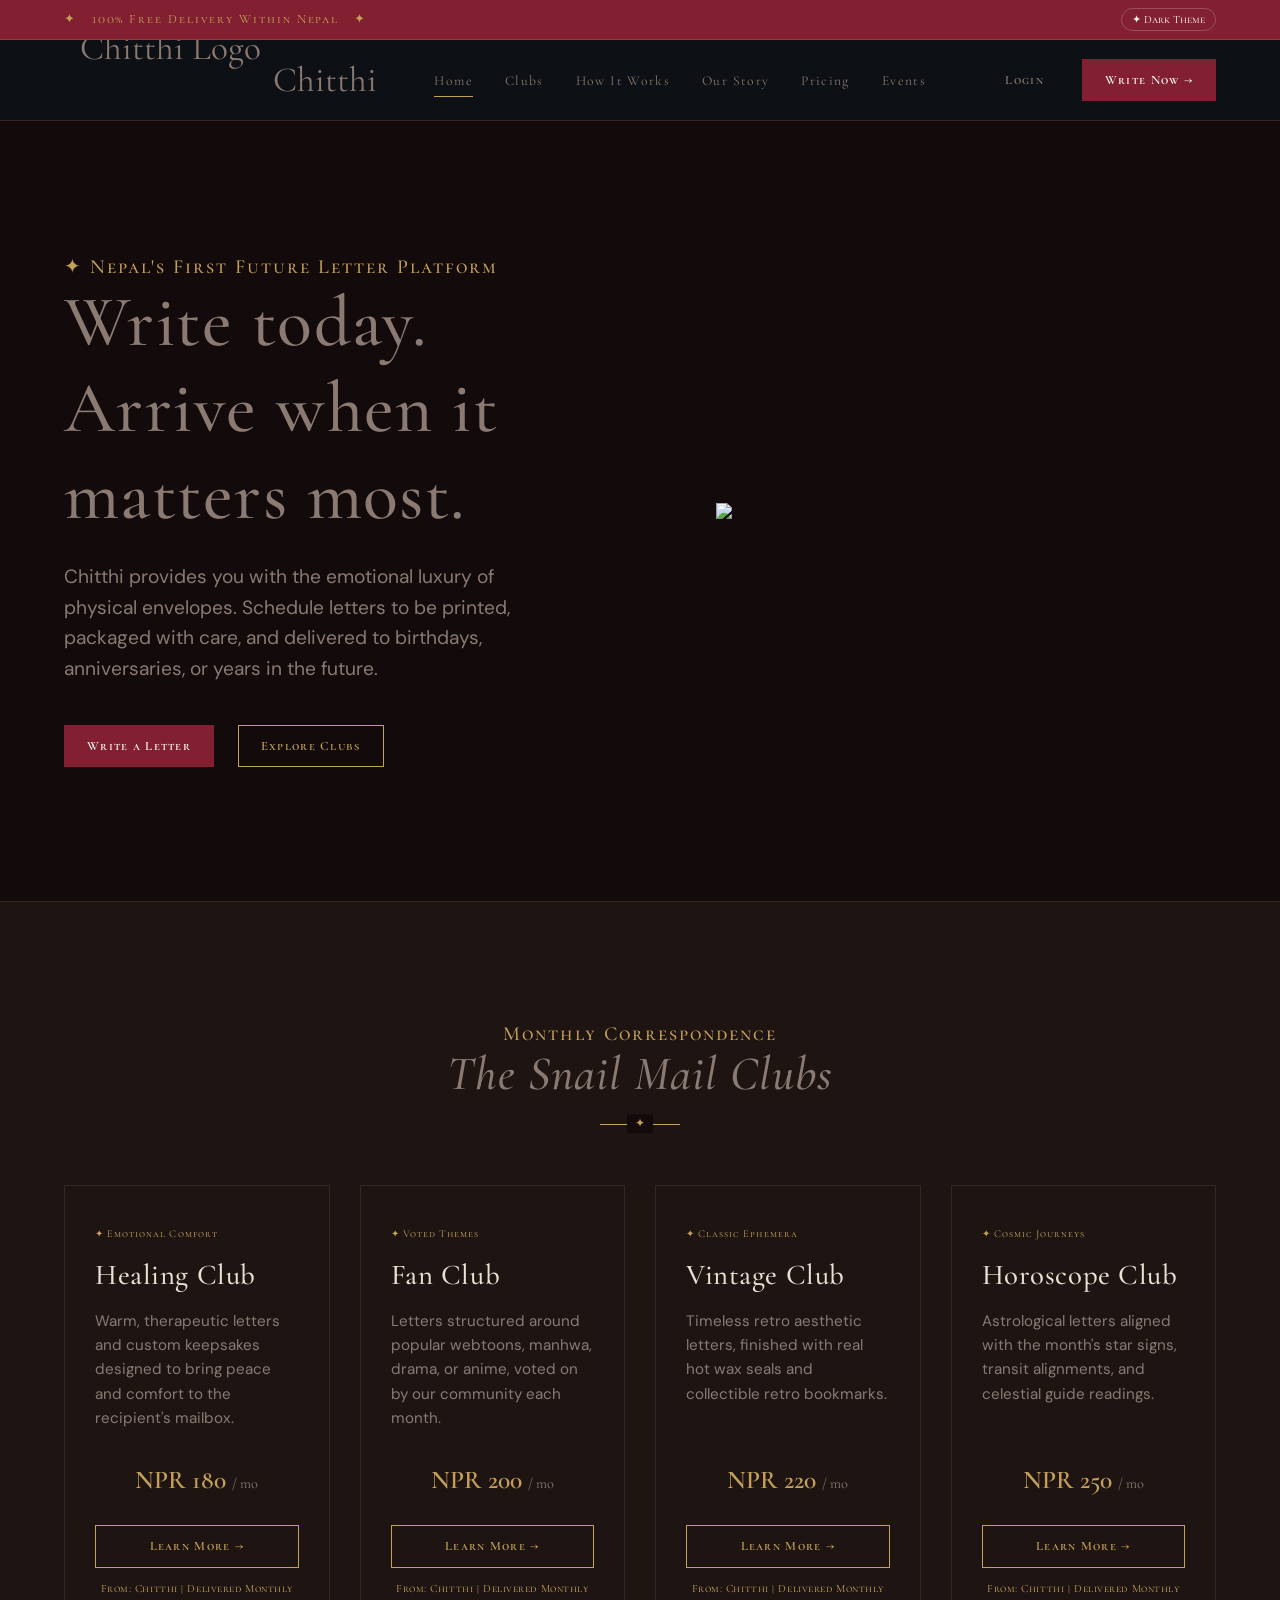
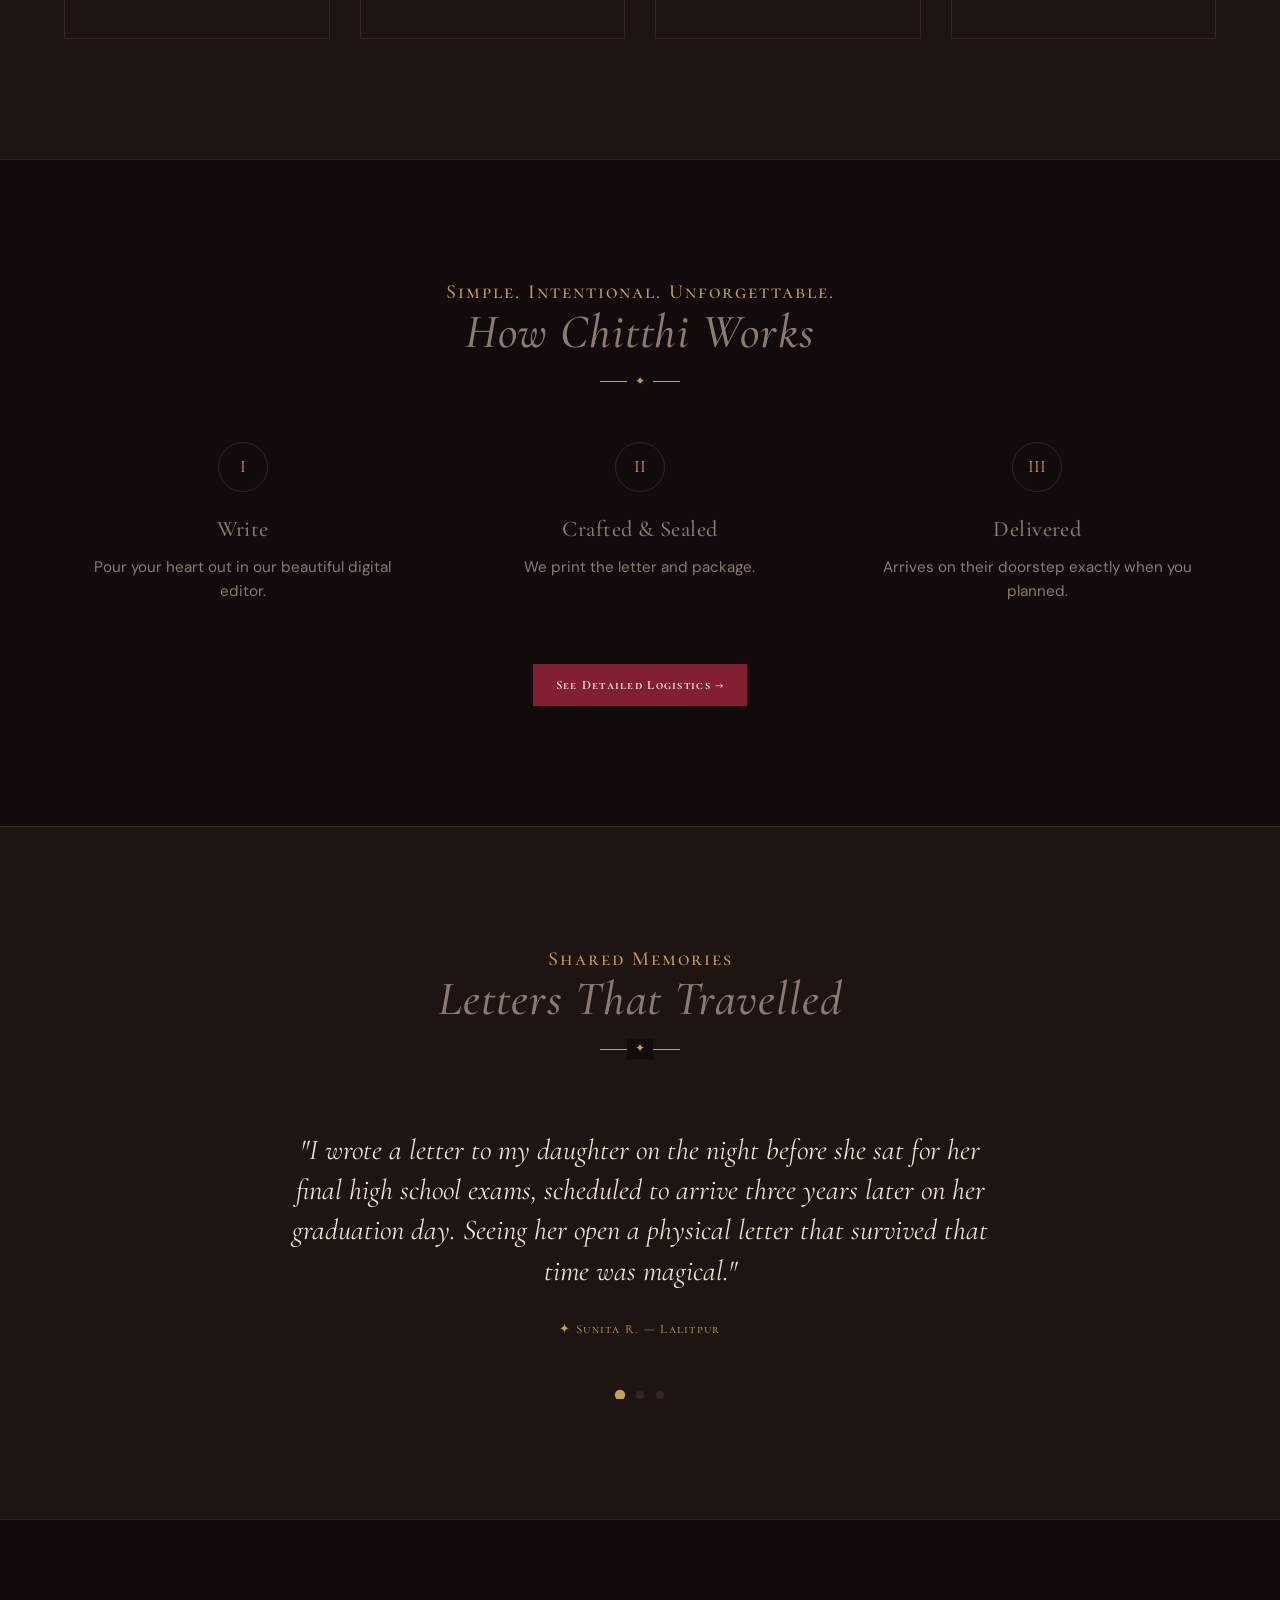
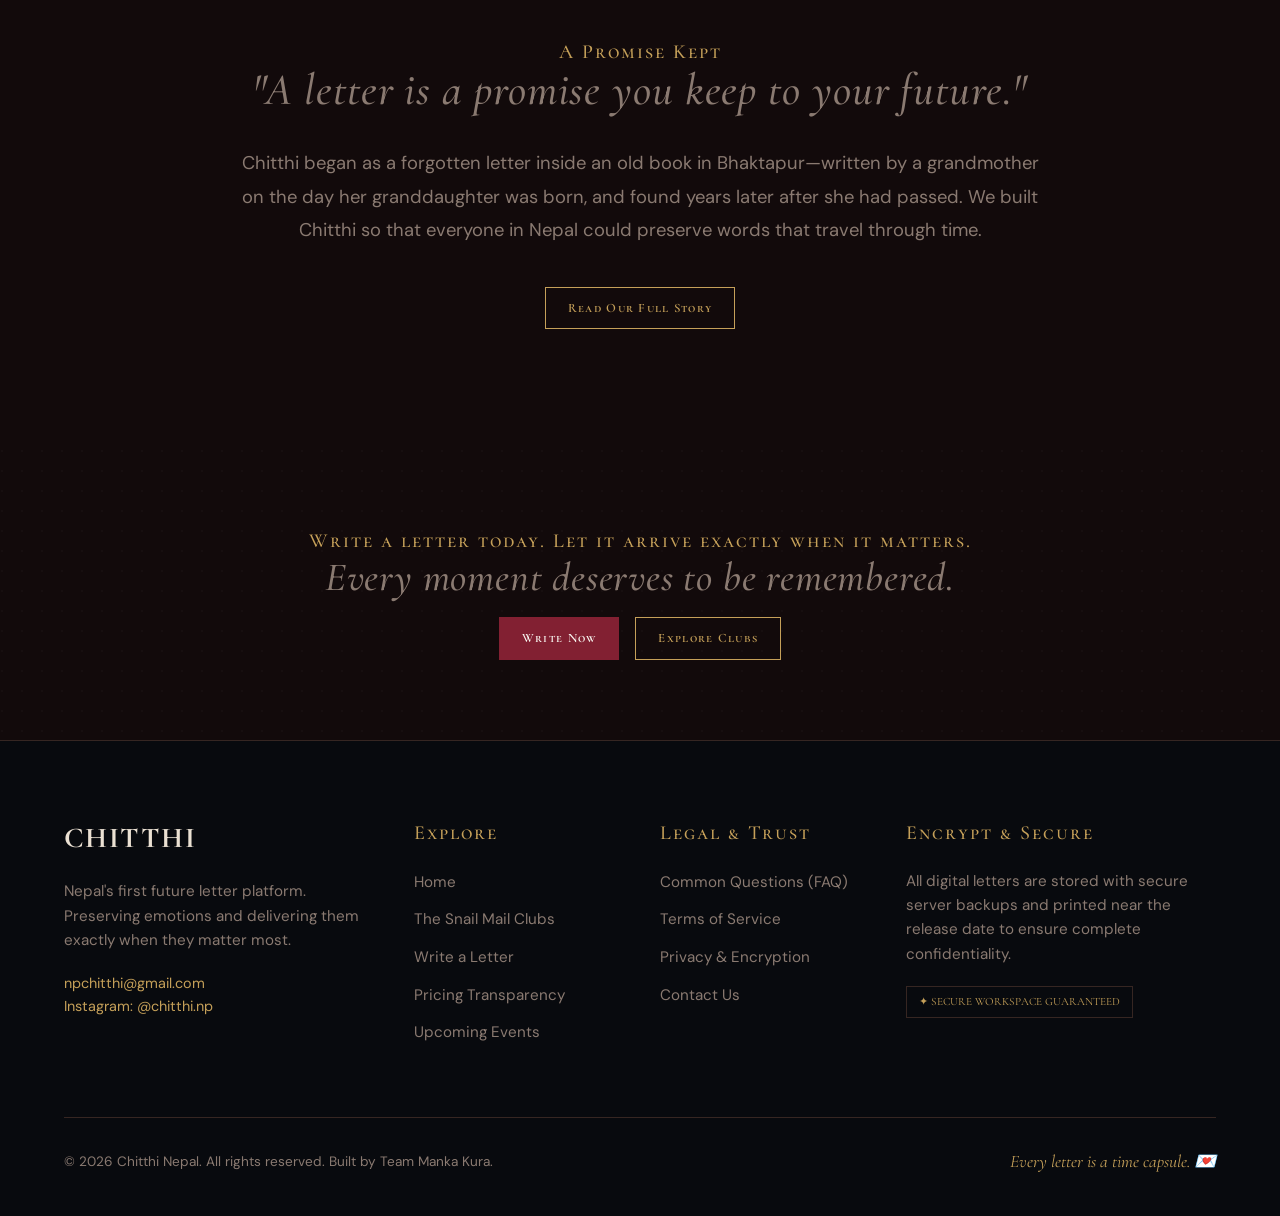
==== commit 24a1f3db: "Update index.html" ====
--- a/index.html
+++ b/index.html
@@ -4,14 +4,14 @@
   <meta charset="UTF-8">
   <meta name="viewport" content="width=device-width, initial-scale=1.0">
   <meta name="description" content="Chitthi - Nepal's First Future Letter Platform. Write digital letters today, deliver them physically to your loved ones in the future.">
-  <title>Chitthi — Nepal's First Future Letter Platform</title>
-  <link rel="stylesheet" href="style.css">
+  <title> Chitthi </title>
+  <link rel="icon" type="image/png" href="images/sec-logo1.png"><link rel="stylesheet" href="style.css">
 </head>
 <body>
 
   <!-- Top Delivery Banner -->
   <div class="delivery-banner">
-    <span>✦ 100% Free Delivery Within Nepal ✦</span>
+    <span>✦ &nbsp; 100% Free Delivery Within Nepal &nbsp; ✦</span>
     <button class="theme-switcher">✦ Dark Theme</button>
   </div>
 
@@ -19,39 +19,11 @@
   <nav class="navbar">
     <div class="container navbar-container">
       <a href="index.html" class="logo-area">
-        <!-- SVG Wax Seal Logo -->
-        <svg viewBox="0 0 100 100" class="logo-icon-svg">
-          <!-- Irregular outer wax seal shape -->
-          <path d="M50 3 C65 2, 75 10, 85 20 C95 30, 98 45, 96 60 C94 75, 85 88, 70 94 C55 100, 35 98, 20 90 C5 82, 2 65, 3 50 C4 35, 10 20, 25 10 C40 0, 35 4, 50 3 Z" fill="var(--color-primary)"/>
-          <!-- Inner circle stamp ridge -->
-          <circle cx="50" cy="50" r="38" fill="none" stroke="rgba(255, 255, 255, 0.15)" stroke-width="1.5" stroke-dasharray="2 1"/>
-          <circle cx="50" cy="50" r="36" fill="none" stroke="rgba(0, 0, 0, 0.2)" stroke-width="1"/>
-          
-          <!-- Crescent Moon (Gold) -->
-          <path d="M46 32 C58 32, 66 42, 66 54 C66 66, 56 74, 44 74 C34 74, 30 68, 30 68 C30 68, 38 68, 44 60 C50 52, 46 40, 38 36 C42 33, 44 32, 46 32 Z" fill="var(--color-accent)"/>
-          
-          <!-- Small Envelope inside Moon -->
-          <rect x="42" y="52" width="14" height="9" rx="1" fill="none" stroke="var(--bg-primary)" stroke-width="1"/>
-          <path d="M42 52 L49 57.5 L56 52" fill="none" stroke="var(--bg-primary)" stroke-width="1"/>
-          
-          <!-- Small Star -->
-          <path d="M57 38 L58.5 41 L61.5 41 L59 43 L60 46 L57 44 L54 46 L55 43 L52.5 41 L55.5 41 Z" fill="var(--color-accent)"/>
-          
-          <!-- Botanical Twig -->
-          <path d="M36 68 C40 68, 48 65, 54 58" fill="none" stroke="var(--color-accent)" stroke-width="0.8"/>
-          <!-- Twig leaves -->
-          <path d="M42 66 C42 64, 45 64, 45 66 Z" fill="var(--color-accent)"/>
-          <path d="M48 63 C47 61, 50 61, 50 63 Z" fill="var(--color-accent)"/>
-          <path d="M52 60 C51 58, 54 58, 54 60 Z" fill="var(--color-accent)"/>
-        </svg>
-        <div>
-          <span class="logo-text">CHITTHI</span>
-          <span class="logo-subtext">Letters that arrive when memories matter most</span>
-        </div>
-      </a>
+        <img src="images/logo.png" alt="Chitthi Logo" class="logo-img" style="height: 140px; transform: translateY(10px);">
+       Chitthi</a>
 
       <!-- Desktop Links -->
-      <ul class="nav-menu">
+      <ul class="nav-menu" style="font-family: var(--font-body);">
         <li><a href="index.html" class="nav-link active">Home</a></li>
         <li><a href="clubs.html" class="nav-link">Clubs</a></li>
         <li><a href="how-it-works.html" class="nav-link">How It Works</a></li>
@@ -78,41 +50,20 @@
   <header class="hero-section">
     <div class="container hero-grid">
       <div class="hero-content">
-        <span class="hero-tagline">✦ Nepal's First Future Letter Platform</span>
+        <h4 style="color: var(--color-accent);">✦ Nepal's First Future Letter Platform</h4>
         <h1 class="hero-title">Write today.<br>Arrive when it matters most.</h1>
         <p class="hero-description">
-          Chitthi combines technology with the emotional luxury of physical envelopes. Schedule letters to be printed, packaged with care, and delivered to birthdays, anniversaries, or years in the future.
+          Chitthi provides you with the emotional luxury of physical envelopes. Schedule letters to be printed, packaged with care, and delivered
+           to birthdays, anniversaries, or years in the future.
         </p>
         <div class="hero-ctas">
           <a href="write.html" class="btn btn-primary">Write a Letter</a>
           <a href="clubs.html" class="btn btn-secondary">Explore Clubs</a>
         </div>
       </div>
-      <div class="hero-visual">
-        <!-- Floating Logo visual -->
-        <svg viewBox="0 0 100 100" class="floating-wax-seal">
-          <path d="M50 3 C65 2, 75 10, 85 20 C95 30, 98 45, 96 60 C94 75, 85 88, 70 94 C55 100, 35 98, 20 90 C5 82, 2 65, 3 50 C4 35, 10 20, 25 10 C40 0, 35 4, 50 3 Z" fill="var(--color-primary)"/>
-          <circle cx="50" cy="50" r="38" fill="none" stroke="rgba(255, 255, 255, 0.15)" stroke-width="1.5" stroke-dasharray="2 1"/>
-          <circle cx="50" cy="50" r="36" fill="none" stroke="rgba(0, 0, 0, 0.2)" stroke-width="1"/>
-          
-          <!-- Crescent Moon (Gold) -->
-          <path d="M46 32 C58 32, 66 42, 66 54 C66 66, 56 74, 44 74 C34 74, 30 68, 30 68 C30 68, 38 68, 44 60 C50 52, 46 40, 38 36 C42 33, 44 32, 46 32 Z" fill="var(--color-accent)"/>
-          
-          <!-- Small Envelope inside Moon -->
-          <rect x="42" y="52" width="14" height="9" rx="1" fill="none" stroke="var(--bg-primary)" stroke-width="1"/>
-          <path d="M42 52 L49 57.5 L56 52" fill="none" stroke="var(--bg-primary)" stroke-width="1"/>
-          
-          <!-- Small Star -->
-          <path d="M57 38 L58.5 41 L61.5 41 L59 43 L60 46 L57 44 L54 46 L55 43 L52.5 41 L55.5 41 Z" fill="var(--color-accent)"/>
-          
-          <!-- Botanical Twig -->
-          <path d="M36 68 C40 68, 48 65, 54 58" fill="none" stroke="var(--color-accent)" stroke-width="0.8"/>
-          <path d="M42 66 C42 64, 45 64, 45 66 Z" fill="var(--color-accent)"/>
-          <path d="M48 63 C47 61, 50 61, 50 63 Z" fill="var(--color-accent)"/>
-          <path d="M52 60 C51 58, 54 58, 54 60 Z" fill="var(--color-accent)"/>
-        </svg>
-      </div>
-    </div>
+    <div class="hero-visual" style="width: 100%; display: block; text-align: left;"> 
+  <img src="images/logobright.png" style="max-height: 500px; width: auto; margin-left: 0 !important; margin-right: auto !important; display: block;" class="hero-img">
+</div>
   </header>
 
   <!-- Clubs Teaser Section -->
@@ -122,9 +73,6 @@
         <h4 style="color: var(--color-accent);">Monthly Correspondence</h4>
         <h2>The Snail Mail Clubs</h2>
         <div class="section-divider-line"></div>
-        <p style="max-width: 600px; margin: 20px auto 0 auto;">
-          Subscribe to a monthly envelope of emotions, beautifully themed and curated by Chitthi. Deliver beautiful, high-end surprises directly to their doorstep.
-        </p>
       </div>
 
       <div class="clubs-grid">
@@ -132,9 +80,10 @@
         <div class="club-card">
           <span class="club-card-badge">✦ Emotional Comfort</span>
           <h3 class="club-card-title">Healing Club</h3>
-          <p class="club-card-description">Warm, therapeutic letters and custom keepsakes designed to bring peace and comfort to your recipient's mailbox.</p>
+          <p class="club-card-description">Warm, therapeutic letters and custom keepsakes designed to bring peace 
+            and comfort to the recipient's mailbox.</p>
           <div class="club-card-price">NPR 180 <span style="font-size: 0.9rem; font-weight: normal; color: var(--color-text-muted);">/ mo</span></div>
-          <a href="clubs.html" class="btn btn-secondary">Learn More</a>
+          <a href="clubs.html" class="btn btn-secondary">Learn More &rarr;</a>
           <span class="club-card-meta">From: Chitthi | Delivered Monthly</span>
         </div>
 
@@ -142,9 +91,10 @@
         <div class="club-card">
           <span class="club-card-badge">✦ Voted Themes</span>
           <h3 class="club-card-title">Fan Club</h3>
-          <p class="club-card-description">Letters structured around popular webtoons, manhwa, drama, or anime, voted on by our community each month.</p>
+          <p class="club-card-description">Letters structured around popular webtoons, manhwa, drama, or anime, 
+            voted on by our community each month.</p>
           <div class="club-card-price">NPR 200 <span style="font-size: 0.9rem; font-weight: normal; color: var(--color-text-muted);">/ mo</span></div>
-          <a href="clubs.html" class="btn btn-secondary">Learn More</a>
+          <a href="clubs.html" class="btn btn-secondary">Learn More &rarr;</a>
           <span class="club-card-meta">From: Chitthi | Delivered Monthly</span>
         </div>
 
@@ -152,9 +102,10 @@
         <div class="club-card">
           <span class="club-card-badge">✦ Classic Ephemera</span>
           <h3 class="club-card-title">Vintage Club</h3>
-          <p class="club-card-description">Timeless retro aesthetic letters on parchment, finished with real hot wax seals and collectible retro bookmarks.</p>
+          <p class="club-card-description">Timeless retro aesthetic letters, finished with real hot wax seals 
+            and collectible retro bookmarks.</p>
           <div class="club-card-price">NPR 220 <span style="font-size: 0.9rem; font-weight: normal; color: var(--color-text-muted);">/ mo</span></div>
-          <a href="clubs.html" class="btn btn-secondary">Learn More</a>
+          <a href="clubs.html" class="btn btn-secondary">Learn More &rarr;</a>
           <span class="club-card-meta">From: Chitthi | Delivered Monthly</span>
         </div>
 
@@ -162,9 +113,11 @@
         <div class="club-card">
           <span class="club-card-badge">✦ Cosmic Journeys</span>
           <h3 class="club-card-title">Horoscope Club</h3>
-          <p class="club-card-description">Astrological letters aligned with the month's star signs, transit alignments, and celestial guide readings.</p>
+          <p class="club-card-description">Astrological letters aligned with the month's star signs, 
+            transit alignments, and celestial guide readings.
+          </p>
           <div class="club-card-price">NPR 250 <span style="font-size: 0.9rem; font-weight: normal; color: var(--color-text-muted);">/ mo</span></div>
-          <a href="clubs.html" class="btn btn-secondary">Learn More</a>
+          <a href="clubs.html" class="btn btn-secondary">Learn More &rarr;</a>
           <span class="club-card-meta">From: Chitthi | Delivered Monthly</span>
         </div>
       </div>
@@ -175,26 +128,25 @@
   <section class="section-padding">
     <div class="container">
       <div class="section-header">
-        <h4 style="color: var(--color-accent);">Simple Flow</h4>
+        <h4 style="color: var(--color-accent);">Simple. Intentional. Unforgettable.</h4>
         <h2>How Chitthi Works</h2>
         <div class="section-divider-line"></div>
       </div>
-
       <div class="steps-timeline">
         <div class="step-item">
           <span class="step-num">I</span>
-          <h3 class="step-title">Write Online</h3>
-          <p class="step-desc">Open the writing desk. Compose a standard letter or schedule it for a specific date up to 5 years in the future.</p>
-        </div>
+          <h3 class="step-title">Write</h3>
+          <p class="step-desc"> Pour your heart out in our beautiful digital editor.
+       </div>
         <div class="step-item">
           <span class="step-num">II</span>
           <h3 class="step-title">Crafted & Sealed</h3>
-          <p class="step-desc">When the delivery window approaches, we print the letter on premium paper and package it with vintage decorations.</p>
+          <p class="step-desc">We print the letter and package.</p>
         </div>
         <div class="step-item">
           <span class="step-num">III</span>
-          <h3 class="step-title">Hand Delivered</h3>
-          <p class="step-desc">Our delivery partners carry the physical envelope to the recipient's doorstep anywhere in Nepal, completely free.</p>
+          <h3 class="step-title">Delivered</h3>
+          <p class="step-desc">Arrives on their doorstep exactly when you planned.</p>
         </div>
       </div>
 
@@ -207,8 +159,8 @@
   <!-- Testimonials Section -->
   <section class="section-padding" style="background-color: var(--bg-secondary); border-top: 1px solid var(--border-color); border-bottom: 1px solid var(--border-color);">
     <div class="container">
+      <h4 style="color: var(--color-accent); text-align: center;">Shared Memories</h4>
       <div class="section-header">
-        <h4 style="color: var(--color-accent);">Shared Memories</h4>
         <h2>Letters That Travelled</h2>
         <div class="section-divider-line"></div>
       </div>
@@ -250,7 +202,7 @@
   <!-- Story Teaser Section -->
   <section class="section-padding">
     <div class="container" style="max-width: 800px; text-align: center;">
-      <h4 style="color: var(--color-accent); font-family: var(--font-sc); letter-spacing: 0.15em; margin-bottom: 20px;">A Promise Kept</h4>
+      <h4 style="color: var(--color-accent);">A Promise Kept</h4>
       <h2 style="font-family: var(--font-display); font-size: 2.8rem; margin-bottom: 30px;">"A letter is a promise you keep to your future."</h2>
       <p style="font-size: 1.15rem; line-height: 1.8; margin-bottom: 40px;">
         Chitthi began as a forgotten letter inside an old book in Bhaktapur—written by a grandmother on the day her granddaughter was born, and found years later after she had passed. We built Chitthi so that everyone in Nepal could preserve words that travel through time.
@@ -259,12 +211,20 @@
     </div>
   </section>
 
+   <!-- CTA BAND -->
+  <section class="cta-band">
+    <div class="container">
+      <h4 style="color: var(--color-accent);">Write a letter today. Let it arrive exactly when it matters.</h4>
+      <h2>Every moment deserves to be remembered.</h2>
+     <div class="actions">
+          <a href="write.html" class="btn btn-primary">Write Now</a>
+          <a href="clubs.html" class="btn btn-secondary">Explore Clubs</a>
+        </div>
+  </section>
+
   <!-- Footer -->
   <footer class="footer">
-    <!-- Mountain Silhouette SVG -->
-    <svg viewBox="0 0 1440 200" class="mountain-silhouette" preserveAspectRatio="none">
-      <path d="M0,200 L1440,200 L1440,80 L1350,110 L1200,60 L1080,90 L920,40 L780,100 L650,55 L520,95 L380,45 L220,115 L110,65 L0,120 Z"/>
-    </svg>
+
     
     <div class="container footer-grid">
       <div class="footer-col">
@@ -330,5 +290,7 @@
       showSlide(nextIndex);
     }, 6000);
   </script>
+  <!-- Cursor Trail Container -->
+<div id="cursor-trail"></div>
 </body>
 </html>
--- a/style.css
+++ b/style.css
@@ -9,25 +9,57 @@
 
 /* Color Palettes & Custom Properties */
 :root {
-  /* Default Theme: Dark Academia */
-  --bg-primary: #0e1217;
-  --bg-secondary: #171d24;
-  --color-primary: #8a1a24;       /* Rich Wax-Seal Burgundy */
-  --color-primary-rgb: 138, 26, 36;
-  --color-accent: #d4af37;        /* Antique Gold */
-  --color-accent-rgb: 212, 175, 55;
-  --color-accent-hover: #b8902e;
-  --color-text: #eae3d2;          /* Warm Ivory */
-  --color-text-muted: #a69f90;
-  --border-color: #383025;
-  --shadow-color: rgba(0, 0, 0, 0.5);
-  --paper-grain: rgba(255, 255, 255, 0.02);
-  
+
+ --bg-primary: #120A0B;   /* The very deep, warm brownish-black body background */
+  --bg-secondary: #1E1513; /* The slightly lighter espresso background used on the testimonial cards */
+
+  /* Primary Brand Colors */
+  --color-primary: #822032; /* The rich, deep wine/burgundy used for the top banner and 'Write a Letter' button */
+  --color-primary-hover: #9E263C; /* Slightly brighter for button hover states */
+
+  /* Accents & Highlights */
+  --color-accent: #C5A059; /* The antique gold used for headings, stars, and the envelope outline */
+  --color-accent-hover: #DFB769; /* Luminous gold for link hovers */
+
+  /* Typography */
+  --color-text: #EBE1D3;   /* The soft cream/parchment used for highly readable paragraph text */
+  --color-text-muted: #8A7A71; /* A warm, muted taupe for secondary text or inactive elements */
+
+  /* UI Elements */
+  --border-color: #362622; /* Soft, warm border color to subtly separate sections without harsh gray lines */
+
   --font-display: 'Cormorant Garamond', serif;
   --font-sc: 'Cormorant SC', serif;
   --font-body: 'DM Sans', sans-serif;
   --transition-smooth: all 0.4s cubic-bezier(0.16, 1, 0.3, 1);
   --container-max: 1200px;
+}
+
+/* 1. Define the floating animation */
+@keyframes float {
+  0% {
+    transform: translateY(0px);
+  }
+  50% {
+    transform: translateY(-15px); /* Adjust this value to make the float higher or lower */
+  }
+  100% {
+    transform: translateY(0px);
+  }
+}
+
+/* 2. Apply it to your image */
+.hero-img {
+  animation: float 6s ease-in-out infinite; /* 6s duration, smooth easing, loops forever */
+}
+
+/* Cursor Trail Styles */
+.trail-logo {
+  position: fixed;
+  pointer-events: none; /* Prevents the logos from blocking clicks! */
+  z-index: 9999;        /* Keeps the tail on top of everything */
+  transform: translate(-50%, -50%); /* Centers the image exactly on the cursor point */
+  will-change: transform, left, top;
 }
 
 [data-theme="light"] {
@@ -60,7 +92,7 @@
 
 body {
   background-color: var(--bg-primary);
-  color: var(--color-text);
+  color: var(--color-text-muted);
   font-family: var(--font-body);
   line-height: 1.6;
   -webkit-font-smoothing: antialiased;
@@ -68,7 +100,12 @@
   overflow-x: hidden;
   transition: background-color 0.5s ease, color 0.5s ease;
 }
-
+.subtitle {
+      font-size: 1.2rem;
+      font-family: 'Cormorant Garamond', serif;
+      font-style: italic;
+      color: var(--color-accent);
+}
 /* Subtle Paper Texture Overlay */
 body::before {
   content: "";
@@ -120,7 +157,7 @@
 /* Top Delivery Banner */
 .delivery-banner {
   background-color: var(--color-primary);
-  color: #faf7f2;
+  color: var(--color-accent);
   font-family: var(--font-sc);
   font-size: 0.8rem;
   letter-spacing: 0.15em;
@@ -131,7 +168,8 @@
   display: flex;
   justify-content: space-between;
   align-items: center;
-}
+  border-bottom: 1px solid rgba(201, 168, 76, 0.2);
+} 
 
 .banner-text {
   flex-grow: 1;
@@ -157,6 +195,40 @@
   background-color: rgba(255, 255, 255, 0.1);
   border-color: var(--color-accent);
 }
+
+.cta-band {
+  padding: 80px 0;
+  background: linear-gradient(90deg, #d42948 0%, var(--color-burgundy) 50%, #bc586b 100%);
+  text-align: center;
+  position: relative;
+}
+.cta-band::before {
+  content: '';
+  position: absolute;
+  top: 0; left: 0; right: 0; bottom: 0;
+  background: url('data:image/svg+xml;utf8,<svg width="20" height="20" viewBox="0 0 20 20" xmlns="http://www.w3.org/2000/svg"><circle cx="2" cy="2" r="1" fill="%23ffffff" fill-opacity="0.05"/></svg>');
+  opacity: 0.5;
+}
+.cta-band .container {
+  position: relative;
+  z-index: 2;
+}
+.cta-band h2 {
+  font-size: 2.5rem;
+  color: var(--color-cream);
+  margin-bottom: 1rem;
+}
+.cta-band p {
+  color: rgba(245, 237, 214, 0.8);
+  font-size: 1.2rem;
+  margin-bottom: 2.5rem;
+}
+.cta-band .actions {
+  display: flex;
+  gap: 1rem;
+  justify-content: center;
+}
+
 
 /* Navigation Bar */
 .navbar {
@@ -176,9 +248,14 @@
 
 .navbar-container {
   display: flex;
+  align-items: center;
   justify-content: space-between;
   align-items: center;
   height: 80px;
+}
+
+.nav-link{
+  font-family: var(--font-display);
 }
 
 /* Elegant Logo Styles */
@@ -186,6 +263,9 @@
   display: flex;
   align-items: center;
   gap: 12px;
+  text-align: left;
+  font-family: var(--font-display);
+  font-size: 2.2rem;
 }
 
 .logo-icon-svg {
@@ -220,7 +300,7 @@
 }
 
 .nav-link {
-  font-family: var(--font-sc);
+
   font-size: 0.85rem;
   letter-spacing: 0.1em;
   position: relative;
@@ -254,6 +334,35 @@
   align-items: center;
 }
 
+.hero__scroll {
+  position: absolute;
+  bottom: 2rem;
+  left: 50%;
+  transform: translateX(-50%);
+  z-index: 2;
+  display: flex;
+  flex-direction: column;
+  align-items: center;      
+  color: var(--color-accent);
+  font-family: 'Cormorant SC', serif;
+  font-size: 0.8rem;
+  letter-spacing: 2px;
+  animation: pulse 2s infinite;
+}
+
+.hero__scroll-line {
+  width: 1px;
+  height: 40px;
+  background: linear-gradient(to bottom, var(--color-muted), transparent);
+  margin-top: 10px;
+}
+
+@keyframes pulse {
+  0% { opacity: 0.5; }
+  50% { opacity: 1; }
+  100% { opacity: 0.5; }
+}
+
 .btn {
   font-family: var(--font-sc);
   font-size: 0.8rem;
@@ -376,14 +485,6 @@
   align-items: center;
 }
 
-.hero-tagline {
-  font-family: var(--font-sc);
-  color: var(--color-accent);
-  font-size: 0.9rem;
-  letter-spacing: 0.2em;
-  margin-bottom: 20px;
-  display: block;
-}
 
 .hero-title {
   margin-bottom: 24px;
@@ -468,18 +569,22 @@
   letter-spacing: 0.1em;
   margin-bottom: 16px;
   display: inline-block;
+  text-align: left;
 }
 
 .club-card-title {
   font-size: 1.8rem;
   margin-bottom: 16px;
   color: var(--color-text);
+  text-align: left;
 }
 
 .club-card-description {
   font-size: 0.95rem;
   margin-bottom: 30px;
+  color: var(--color-text-muted);
   flex-grow: 1;
+  text-align: left;
 }
 
 .club-card-price {
@@ -494,7 +599,7 @@
   font-family: var(--font-sc);
   font-size: 0.7rem;
   letter-spacing: 0.05em;
-  color: var(--color-text-muted);
+  color: var(--color-accent);
   margin-top: 12px;
 }
 
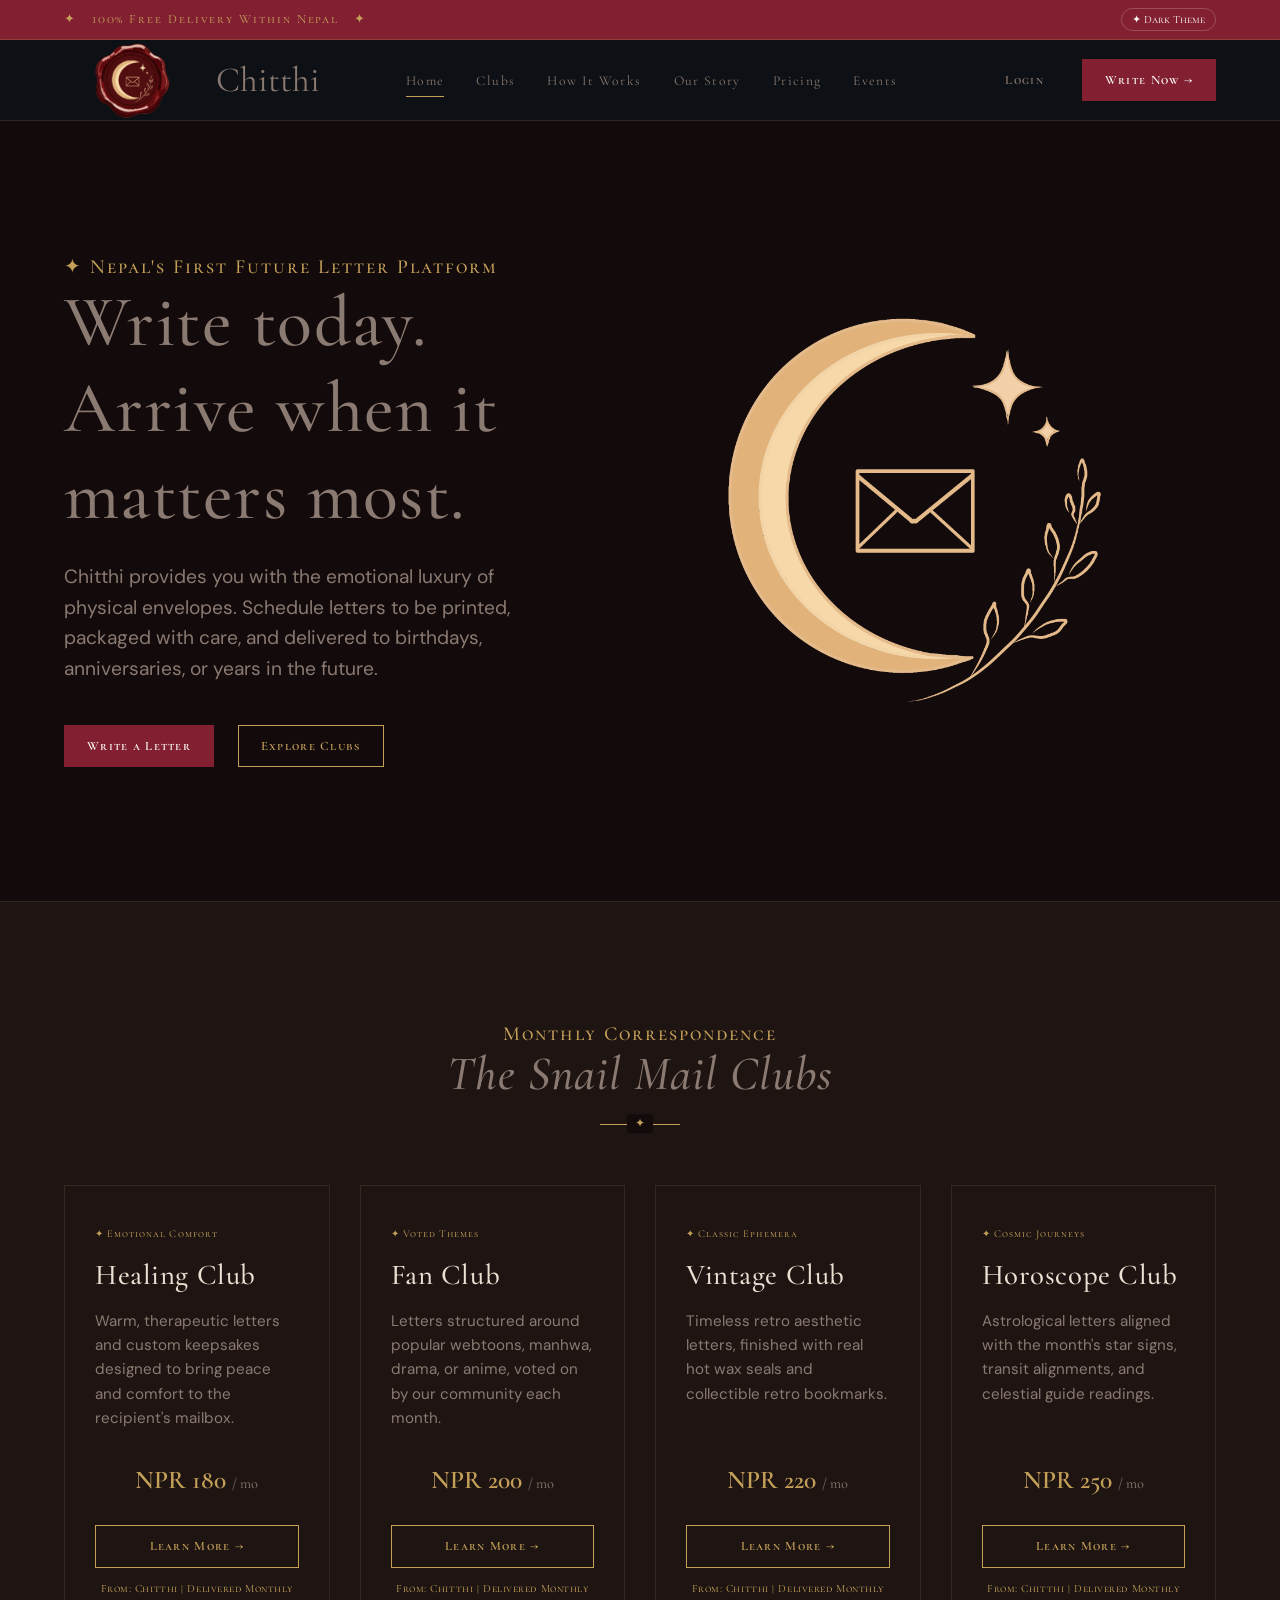
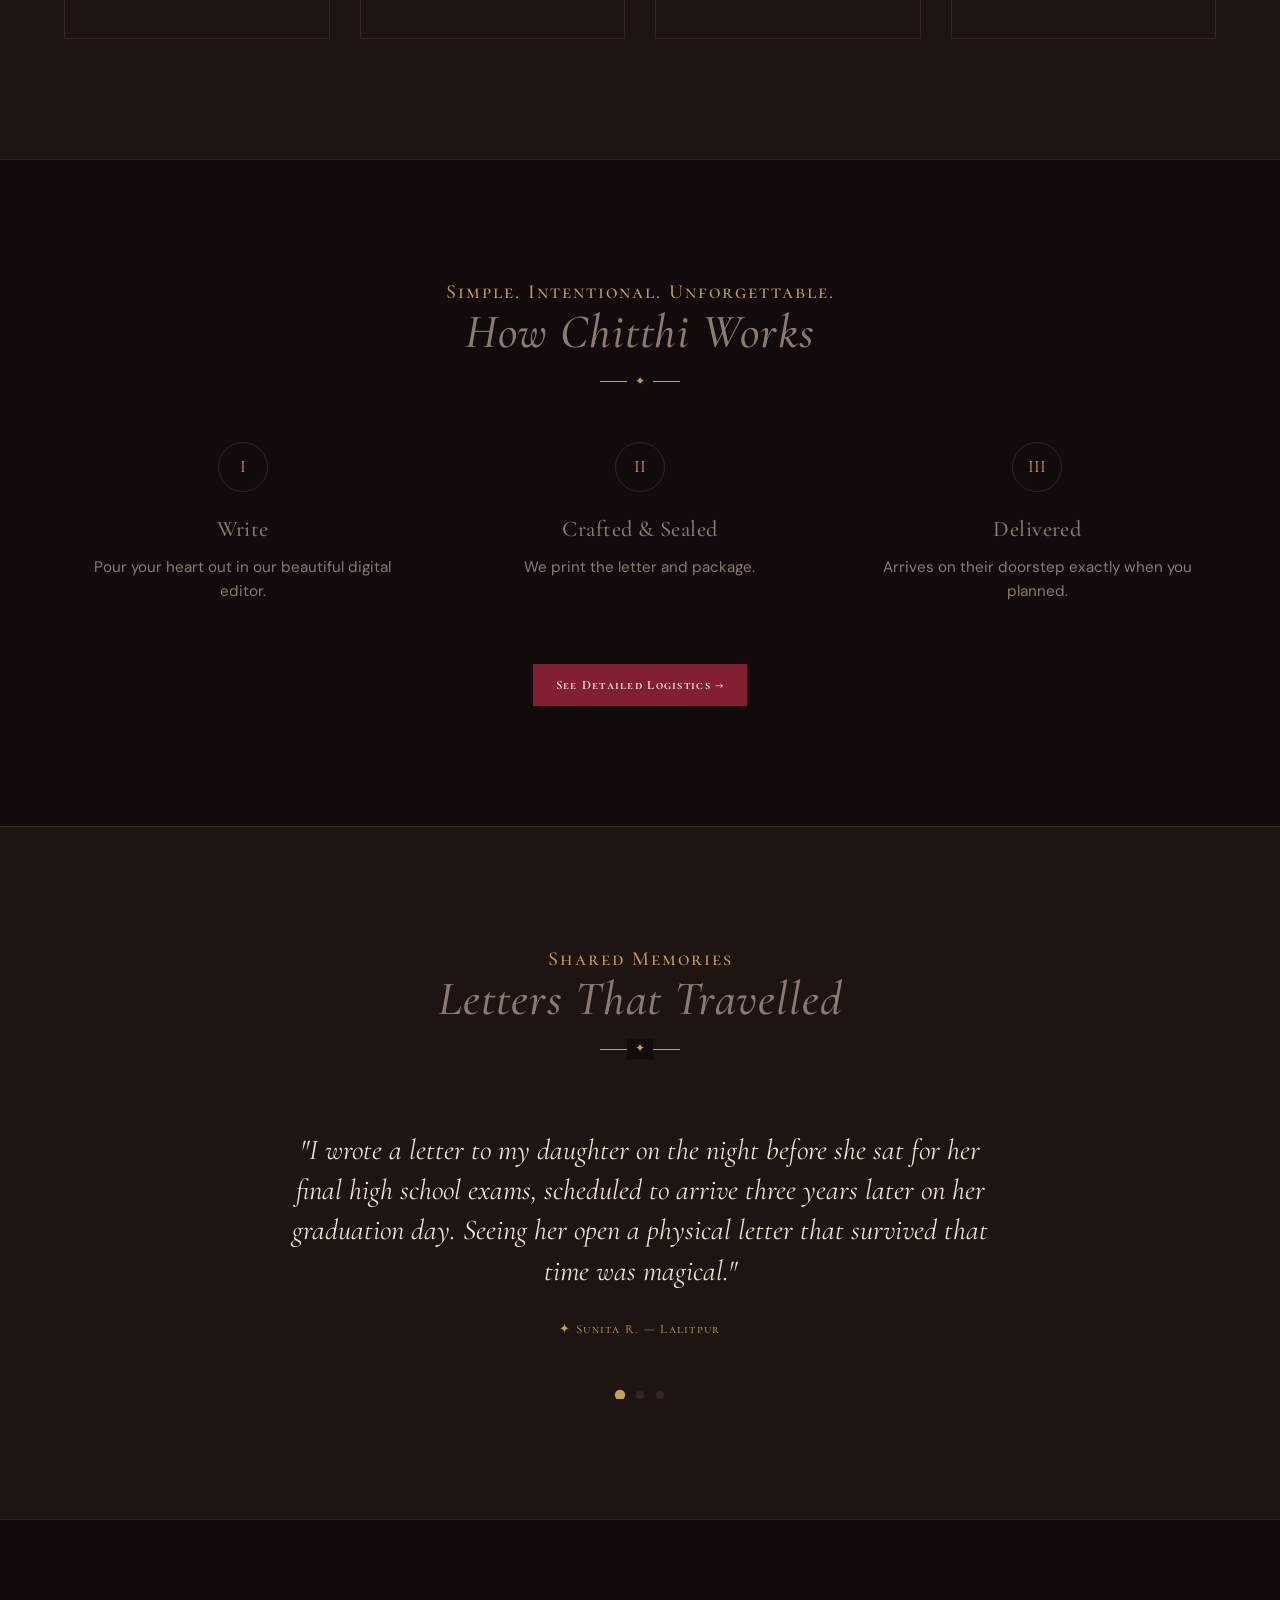
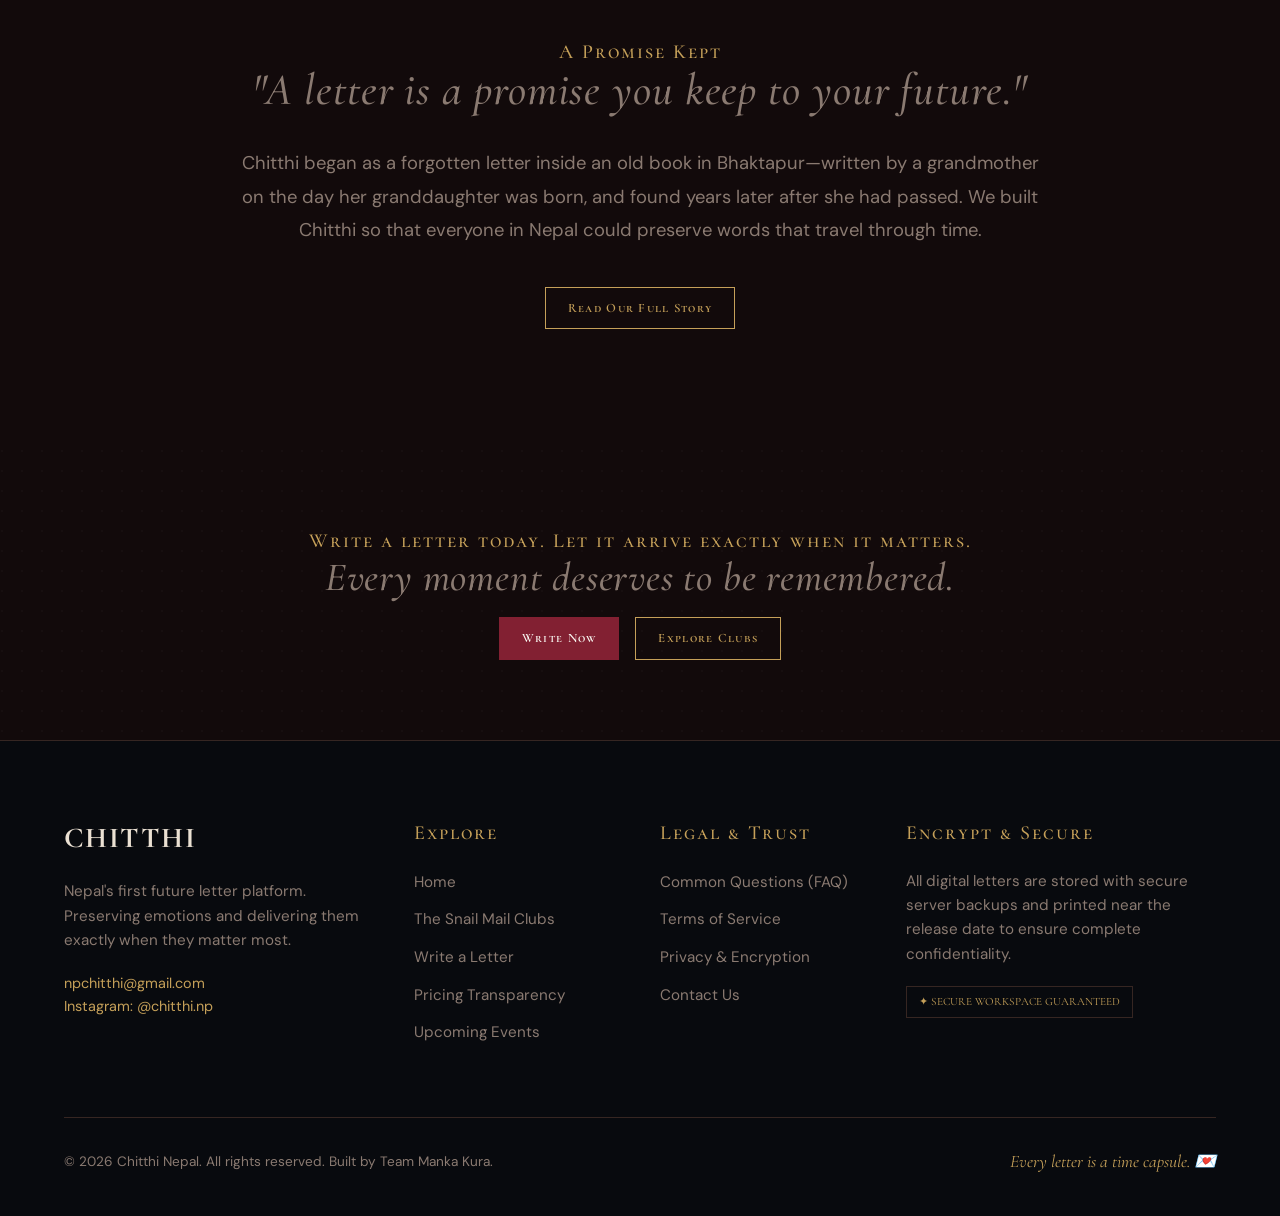
==== commit 0334ba66: "Update index.html" ====
--- a/index.html
+++ b/index.html
@@ -5,7 +5,7 @@
   <meta name="viewport" content="width=device-width, initial-scale=1.0">
   <meta name="description" content="Chitthi - Nepal's First Future Letter Platform. Write digital letters today, deliver them physically to your loved ones in the future.">
   <title> Chitthi </title>
-  <link rel="icon" type="image/png" href="images/sec-logo1.png"><link rel="stylesheet" href="style.css">
+  <link rel="icon" type="image/png" href="sec-logo1.png"><link rel="stylesheet" href="style.css">
 </head>
 <body>
 
@@ -19,7 +19,7 @@
   <nav class="navbar">
     <div class="container navbar-container">
       <a href="index.html" class="logo-area">
-        <img src="images/logo.png" alt="Chitthi Logo" class="logo-img" style="height: 140px; transform: translateY(10px);">
+        <img src="logo.png" alt="Chitthi Logo" class="logo-img" style="height: 140px; transform: translateY(10px);">
        Chitthi</a>
 
       <!-- Desktop Links -->
@@ -62,7 +62,7 @@
         </div>
       </div>
     <div class="hero-visual" style="width: 100%; display: block; text-align: left;"> 
-  <img src="images/logobright.png" style="max-height: 500px; width: auto; margin-left: 0 !important; margin-right: auto !important; display: block;" class="hero-img">
+  <img src="logobright.png" style="max-height: 400px; width: auto; margin-left: 0 !important; margin-right: auto !important; display: block;" class="hero-img">
 </div>
   </header>
 
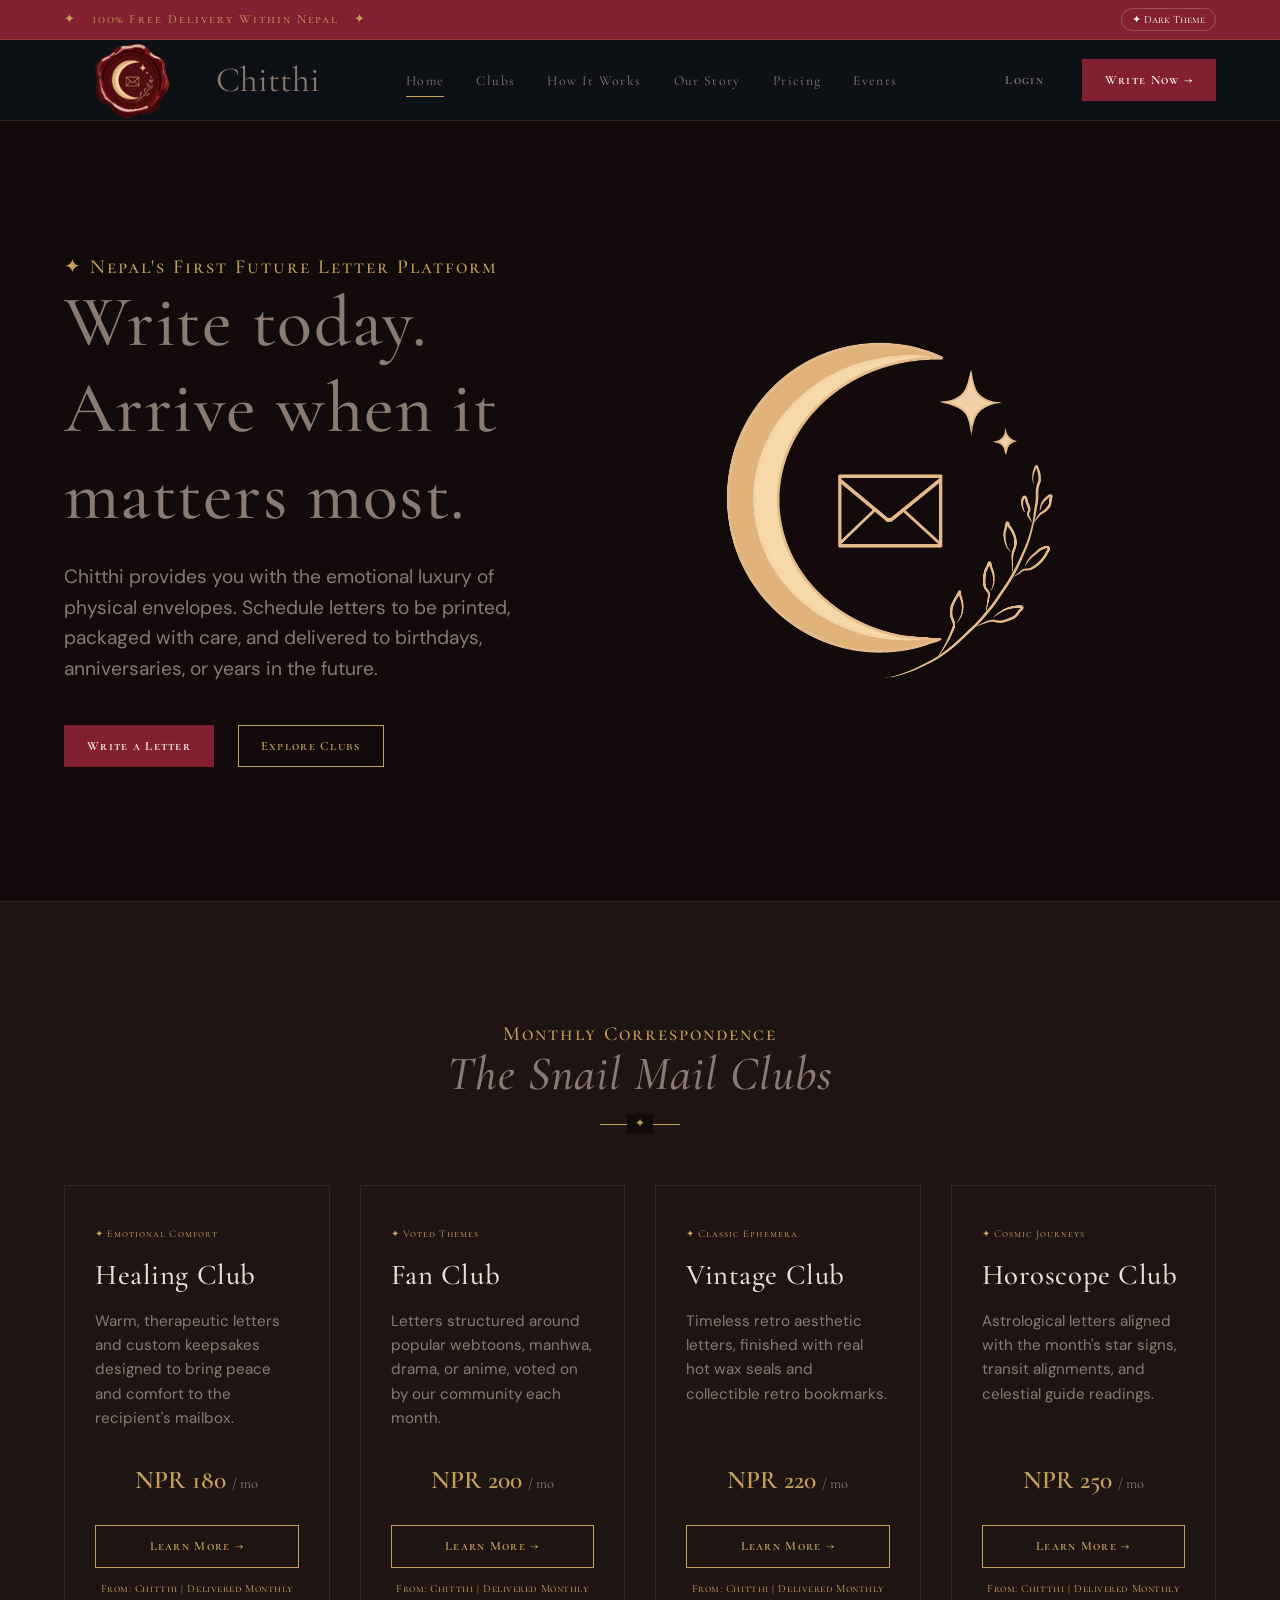
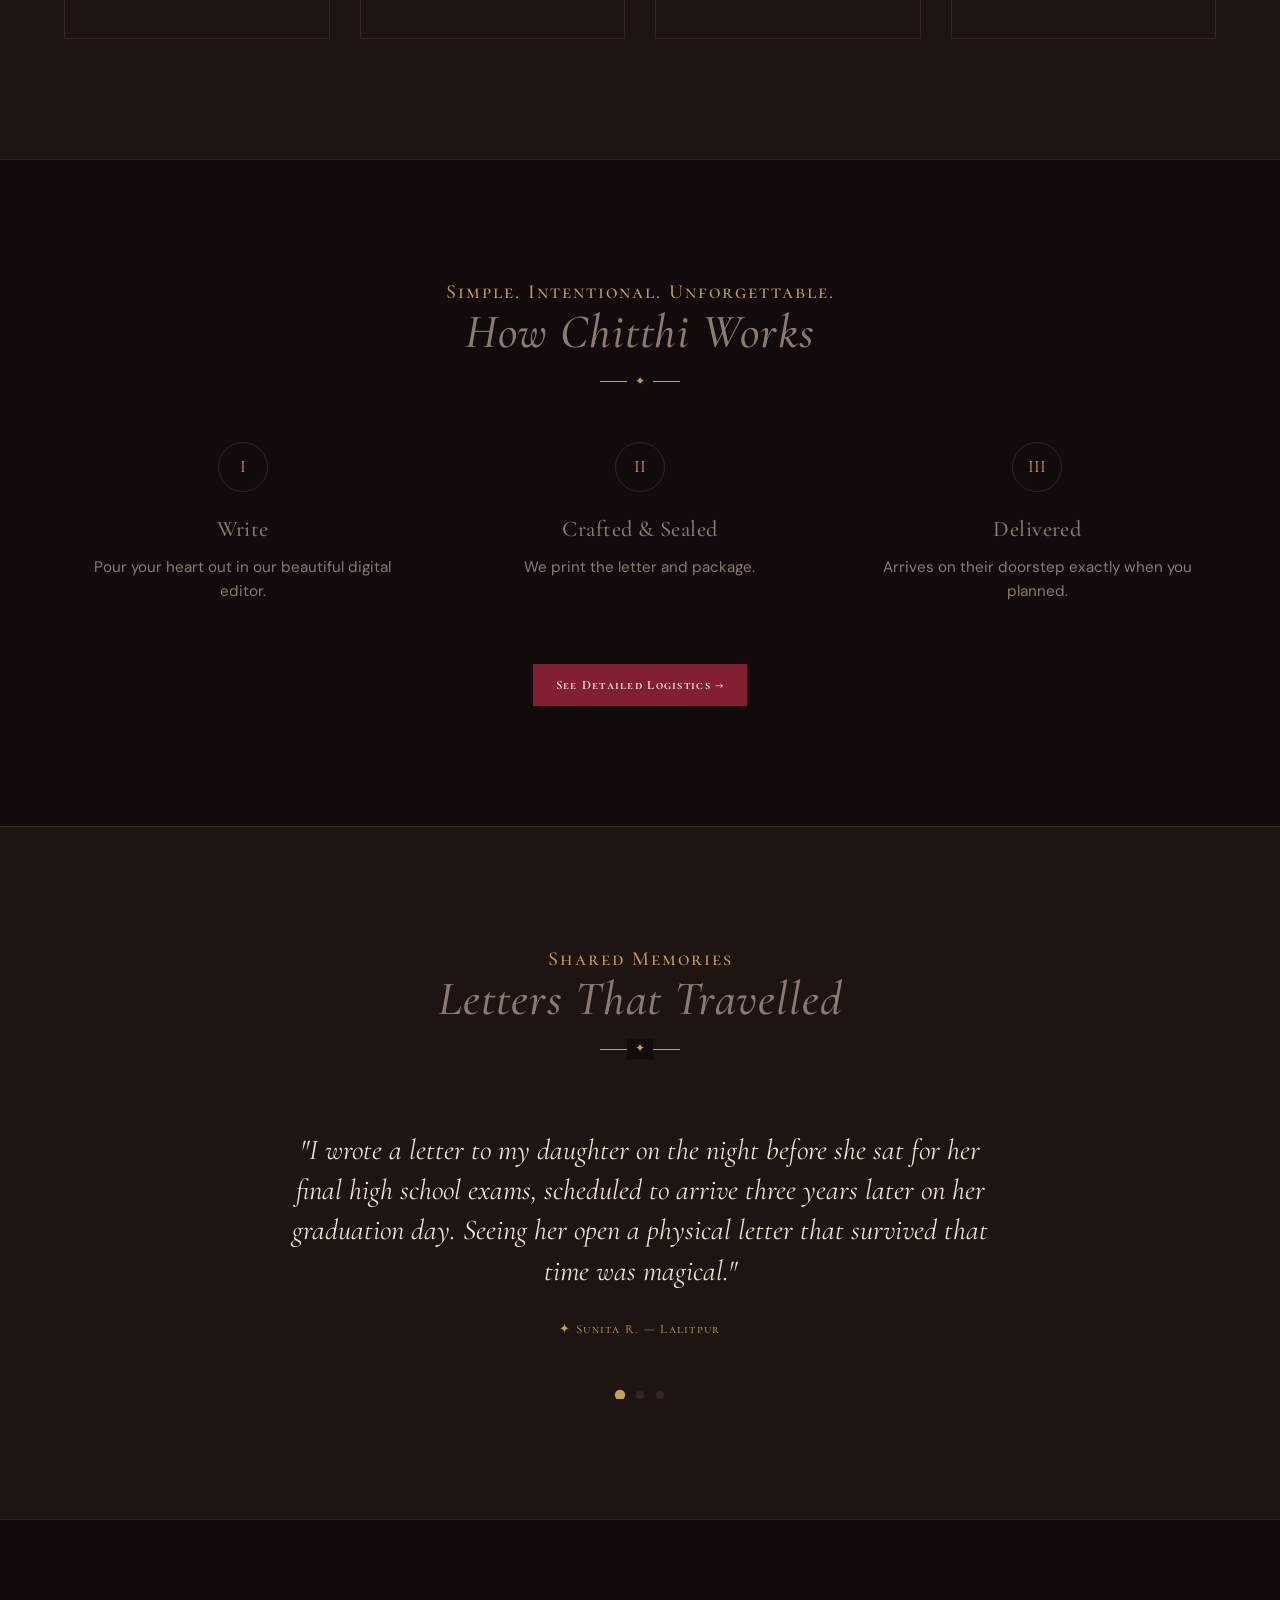
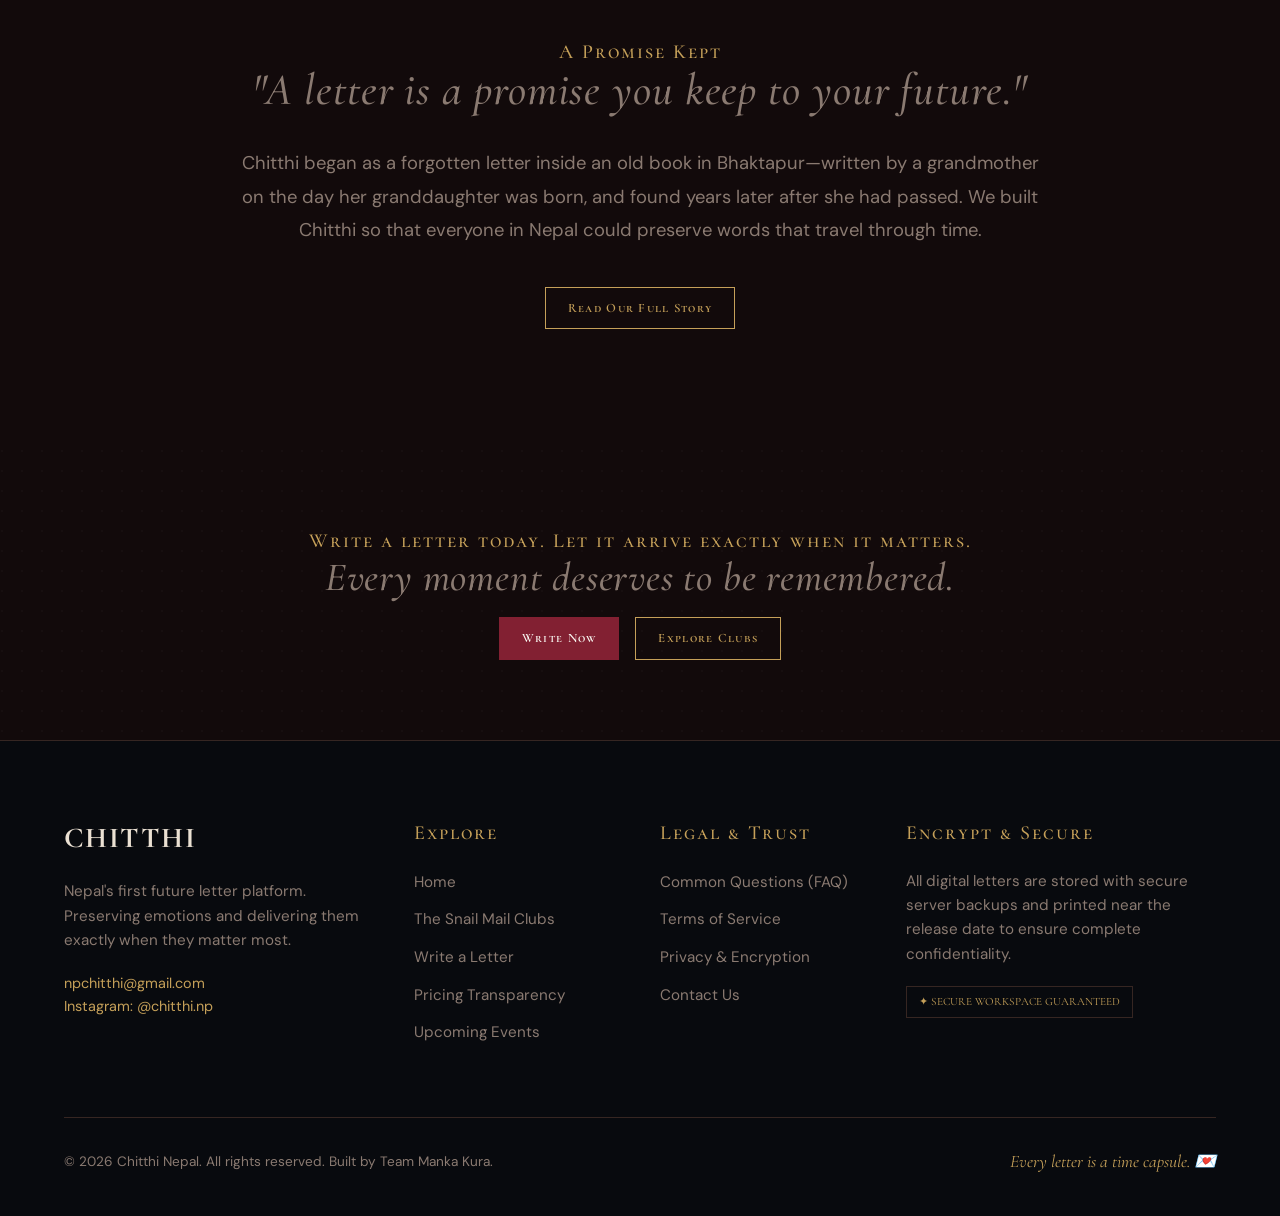
==== commit 9af76c1b: "Update index.html" ====
--- a/index.html
+++ b/index.html
@@ -62,7 +62,7 @@
         </div>
       </div>
     <div class="hero-visual" style="width: 100%; display: block; text-align: left;"> 
-  <img src="logobright.png" style="max-height: 400px; width: auto; margin-left: 0 !important; margin-right: auto !important; display: block;" class="hero-img">
+  <img src="logobright.png" style="max-height: 350px; width: auto; margin-left: 0 !important; margin-right: auto !important; display: block;" class="hero-img">
 </div>
   </header>
 
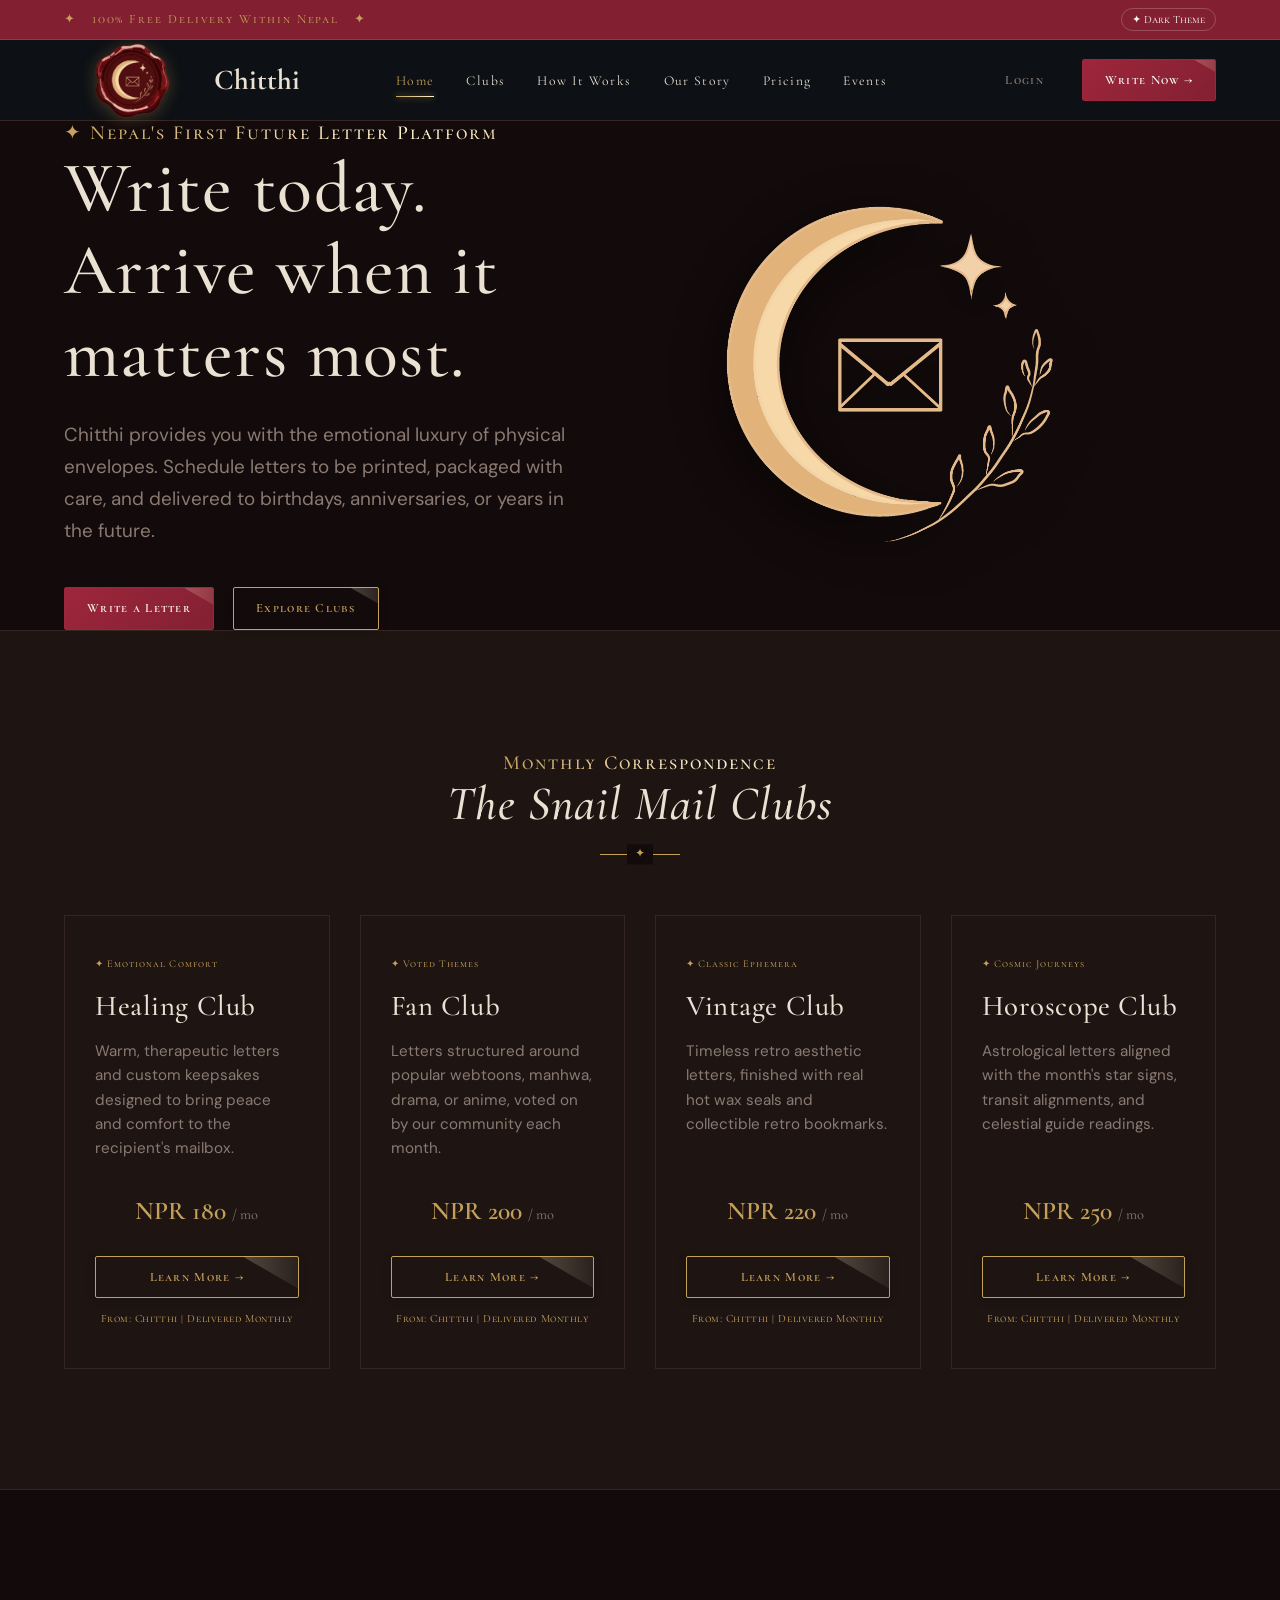
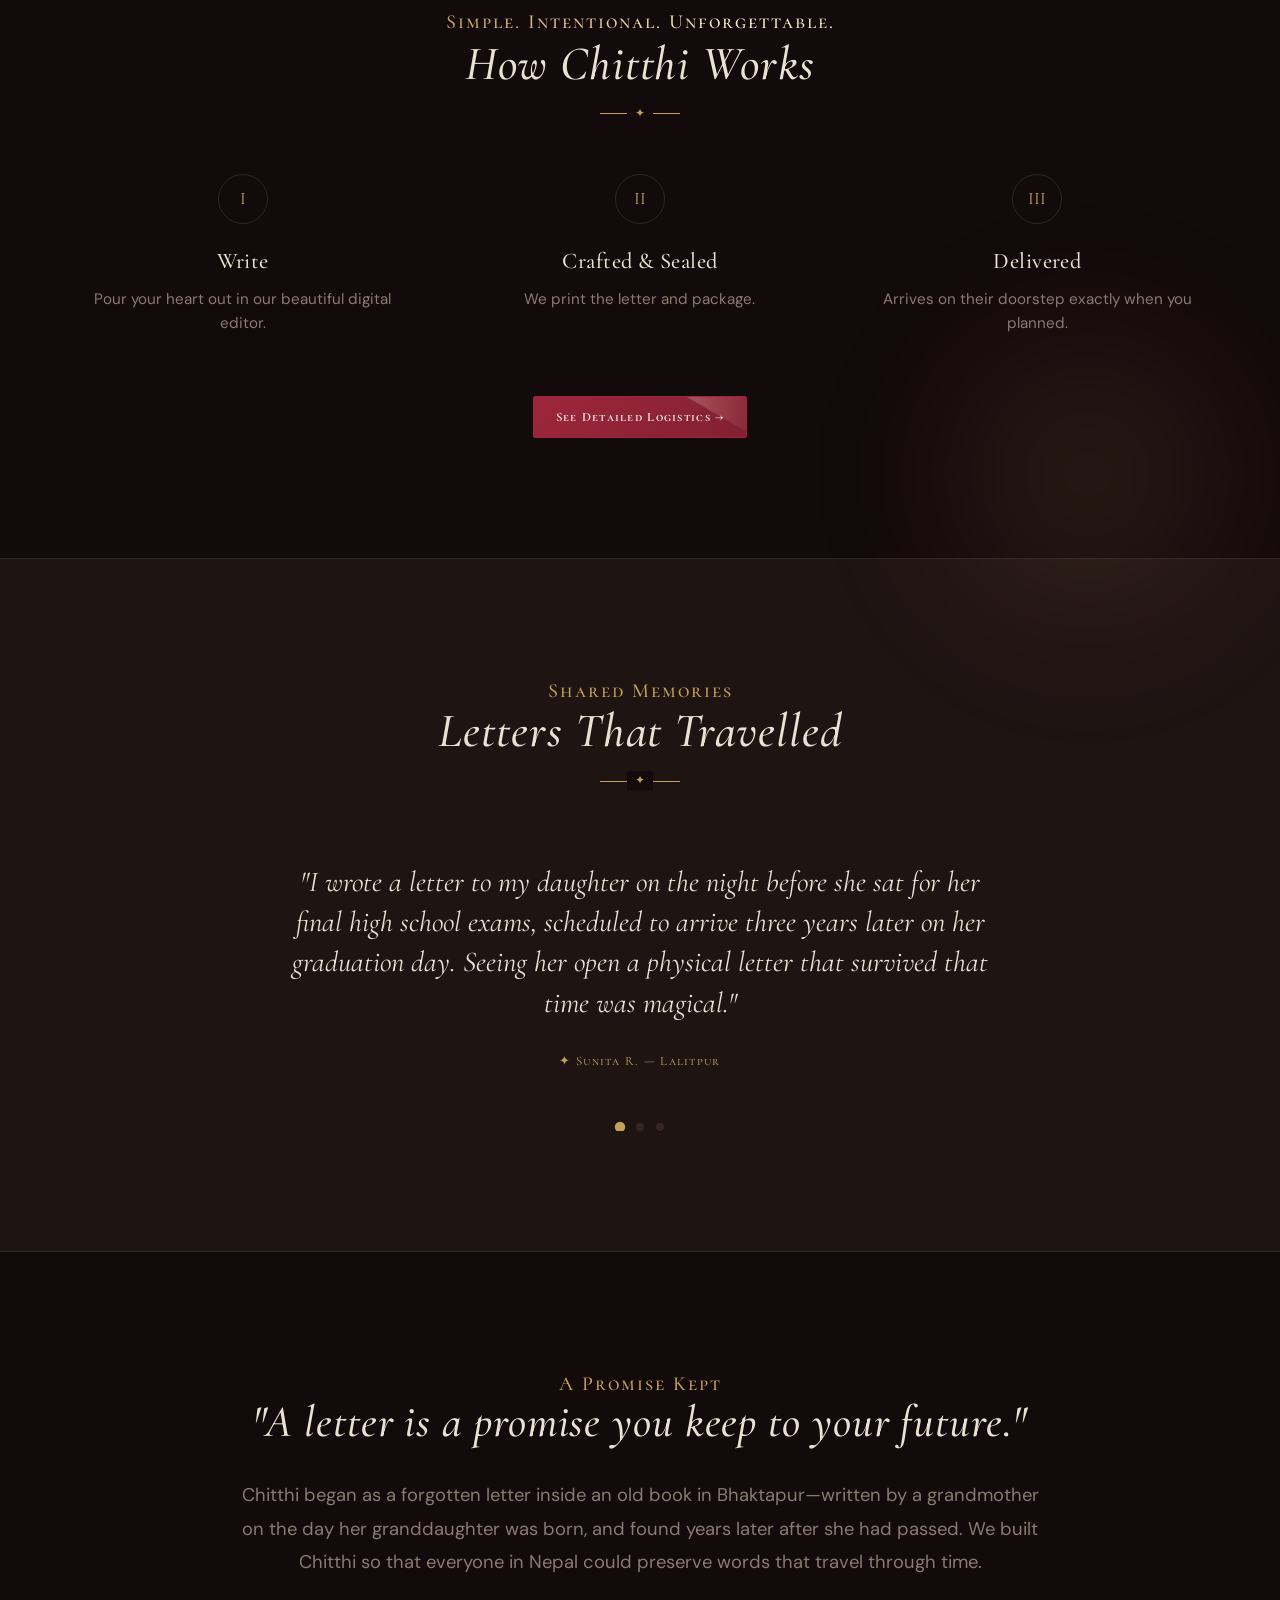
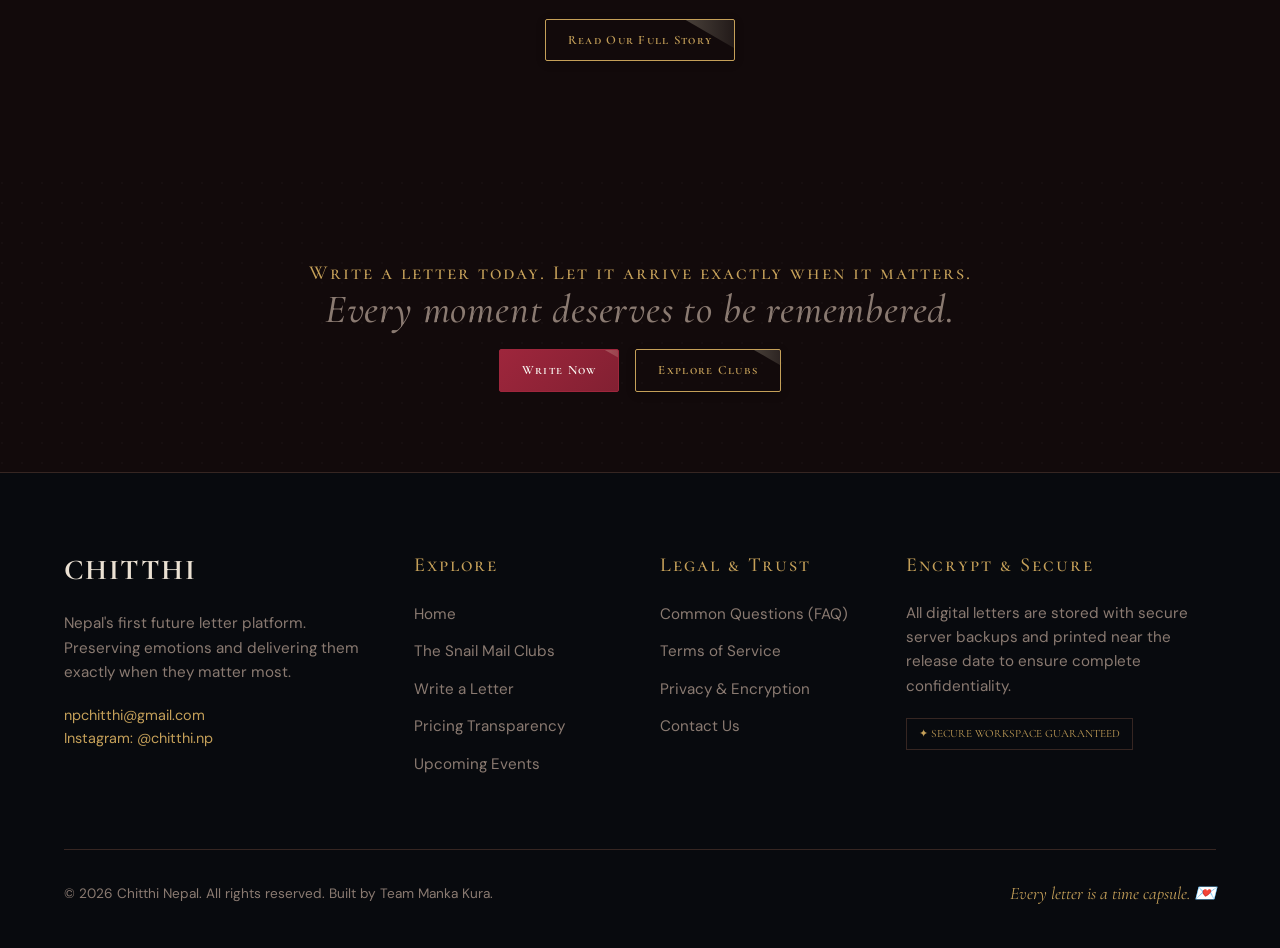
==== commit 62f44cf2: "Add files via upload" ====
--- a/index.html
+++ b/index.html
@@ -5,7 +5,7 @@
   <meta name="viewport" content="width=device-width, initial-scale=1.0">
   <meta name="description" content="Chitthi - Nepal's First Future Letter Platform. Write digital letters today, deliver them physically to your loved ones in the future.">
   <title> Chitthi </title>
-  <link rel="icon" type="image/png" href="sec-logo1.png"><link rel="stylesheet" href="style.css">
+  <link rel="icon" type="image/png" href="images/sec-logo1.png"><link rel="stylesheet" href="style.css">
 </head>
 <body>
 
@@ -19,7 +19,7 @@
   <nav class="navbar">
     <div class="container navbar-container">
       <a href="index.html" class="logo-area">
-        <img src="logo.png" alt="Chitthi Logo" class="logo-img" style="height: 140px; transform: translateY(10px);">
+        <img src="images/logo.png" alt="Chitthi Logo" class="logo-img" style="height: 140px; transform: translateY(10px);">
        Chitthi</a>
 
       <!-- Desktop Links -->
@@ -62,8 +62,9 @@
         </div>
       </div>
     <div class="hero-visual" style="width: 100%; display: block; text-align: left;"> 
-  <img src="logobright.png" style="max-height: 350px; width: auto; margin-left: 0 !important; margin-right: auto !important; display: block;" class="hero-img">
-</div>
+<div class="hero-visual" style="width: 100%; display: flex; justify-content: flex-start; justify-self: start; text-align: left;"> 
+  <img src="images/logobright.png" style="max-height: 350px; width: auto; margin: 0 !important; display: block; object-position: left;" class="hero-img">
+</div></div>
   </header>
 
   <!-- Clubs Teaser Section -->
--- a/style.css
+++ b/style.css
@@ -100,12 +100,7 @@
   overflow-x: hidden;
   transition: background-color 0.5s ease, color 0.5s ease;
 }
-.subtitle {
-      font-size: 1.2rem;
-      font-family: 'Cormorant Garamond', serif;
-      font-style: italic;
-      color: var(--color-accent);
-}
+
 /* Subtle Paper Texture Overlay */
 body::before {
   content: "";
@@ -129,6 +124,7 @@
   font-weight: 500;
   letter-spacing: 0.02em;
   line-height: 1.2;
+  color: var(--color-text);
 }
 
 h1 { font-size: clamp(2.5rem, 6vw, 4.5rem); }
@@ -236,6 +232,7 @@
   top: 0;
   background-color: rgba(14, 18, 23, 0.85);
   backdrop-filter: blur(12px);
+  color: var(--color-accent);
   -webkit-backdrop-filter: blur(12px);
   border-bottom: 1px solid var(--border-color);
   z-index: 999;
@@ -258,16 +255,62 @@
   font-family: var(--font-display);
 }
 
+.nav-link {
+  font-family: var(--font-display);
+  font-size: 1.05rem;
+  letter-spacing: 0.05em;
+  position: relative;
+  padding: 6px 0;
+  color: var(--color-text);
+}
+
+.nav-link::after {
+  content: "";
+  position: absolute;
+  bottom: 0;
+  left: 0;
+  width: 0;
+  height: 2px;
+  background: linear-gradient(90deg, var(--color-accent), #FFF4D4);
+  transition: var(--transition-smooth);
+  box-shadow: 0 0 6px var(--color-accent);
+}
+
+.nav-link:hover::after,
+.nav-link.active::after {
+  width: 100%;
+}
+
+.nav-link:hover,
+.nav-link.active {
+  color: var(--color-accent);
+}
+.nav-menu {
+  display: flex;
+  list-style: none;
+  gap: 1.8rem;
+  align-items: center;
+}
+
 /* Elegant Logo Styles */
 .logo-area {
-  display: flex;
-  align-items: center;
-  gap: 12px;
-  text-align: left;
+  display: inline-flex;
+  align-items: center;
+  gap: 10px;
   font-family: var(--font-display);
-  font-size: 2.2rem;
-}
-
+  font-size: 1.8rem;
+  font-weight: 700;
+  color: var(--color-text);
+  line-height: 1;
+}
+
+.logo-img {
+  height: 52px;
+  width: auto;
+  object-fit: contain;
+  filter: drop-shadow(0 2px 8px rgba(197, 160, 89, 0.3));
+  transition: var(--transition-smooth);
+}
 .logo-icon-svg {
   width: 42px;
   height: 42px;
@@ -362,13 +405,12 @@
   50% { opacity: 1; }
   100% { opacity: 0.5; }
 }
-
 .btn {
   font-family: var(--font-sc);
   font-size: 0.8rem;
   letter-spacing: 0.1em;
   padding: 10px 22px;
-  border-radius: 0;
+  border-radius: 2px;
   cursor: pointer;
   transition: var(--transition-smooth);
   display: inline-flex;
@@ -376,33 +418,54 @@
   justify-content: center;
   font-weight: 600;
   border: 1px solid transparent;
+  position: relative;
+  overflow: hidden;
+}
+
+/* Button Shimmer Sweep Effect */
+.btn::after {
+  content: "";
+  position: absolute;
+  top: -50%;
+  left: -50%;
+  width: 200%;
+  height: 200%;
+  background: linear-gradient(60deg, transparent 30%, rgba(255, 244, 212, 0.25) 50%, transparent 70%);
+  transform: rotate(30deg) translateY(-100%);
+  transition: transform 0.6s ease;
+}
+
+.btn:hover::after {
+  transform: rotate(30deg) translateY(100%);
 }
 
 .btn-primary {
-  background-color: var(--color-primary);
-  color: #faf7f2;
-  border: 1px solid var(--color-primary);
-  box-shadow: 0 4px 12px rgba(var(--color-primary-rgb), 0.25);
+  background: linear-gradient(135deg, #9E263C 0%, var(--color-primary) 100%);
+  color: #FAF7F2;
+  border: 1px solid var(--color-primary-hover);
+  box-shadow: 0 4px 15px rgba(var(--color-primary-rgb), 0.35);
 }
 
 .btn-primary:hover {
-  background-color: transparent;
-  color: var(--color-primary);
-  border-color: var(--color-primary);
+  background: linear-gradient(135deg, var(--color-primary) 0%, #6B121C 100%);
+  border-color: var(--color-accent);
+  box-shadow: 0 0 20px rgba(197, 160, 89, 0.4), 0 6px 20px rgba(0, 0, 0, 0.4);
   transform: translateY(-2px);
 }
 
 .btn-secondary {
-  background-color: transparent;
-  border-color: var(--color-accent);
-  color: var(--color-accent);
+  background: transparent;
+  border: 1px solid var(--color-accent);
+  color: var(--color-accent);
+  box-shadow: 0 2px 10px rgba(0, 0, 0, 0.2);
 }
 
 .btn-secondary:hover {
-  background-color: var(--color-accent);
+  background: linear-gradient(135deg, var(--color-accent) 0%, #A68340 100%);
   color: var(--bg-primary);
+  border-color: #FFF4D4;
   transform: translateY(-2px);
-  box-shadow: 0 4px 12px rgba(var(--color-accent-rgb), 0.2);
+  box-shadow: 0 0 20px rgba(197, 160, 89, 0.35);
 }
 
 .btn-ghost {
@@ -469,13 +532,28 @@
 }
 
 /* Hero Section */
+   ========================================================================== */
 .hero-section {
-  min-height: calc(100vh - 120px);
+  min-height: calc(100vh - 110px);
   display: flex;
   align-items: center;
   position: relative;
   overflow: hidden;
   padding: 60px 0;
+}
+
+.hero-section::before {
+  content: "";
+  position: absolute;
+  top: 50%;
+  right: 15%;
+  width: 450px;
+  height: 450px;
+  background: radial-gradient(circle, rgba(197, 160, 89, 0.12) 0%, rgba(130, 32, 50, 0.08) 50%, transparent 70%);
+  transform: translate(50%, -50%);
+  pointer-events: none;
+  filter: blur(40px);
+  animation: pulseGlow 8s ease-in-out infinite;
 }
 
 .hero-grid {
@@ -483,23 +561,56 @@
   grid-template-columns: 1.1fr 0.9fr;
   gap: 40px;
   align-items: center;
-}
-
+  position: relative;
+  z-index: 2;
+}
 
 .hero-title {
   margin-bottom: 24px;
+  line-height: 1.15;
 }
 
 .hero-description {
-  font-size: 1.2rem;
+  font-size: 1.18rem;
   margin-bottom: 40px;
-  max-width: 500px;
+  max-width: 520px;
+  line-height: 1.7;
 }
 
 .hero-ctas {
   display: flex;
-  gap: 1.5rem;
-}
+  gap: 1.2rem;
+  flex-wrap: wrap;
+}
+
+.hero-visual {
+  width: 100%;
+  display: flex;
+  justify-content: center;
+  align-items: center;
+}
+
+.hero-img {
+  max-height: 360px;
+  width: auto;
+  max-width: 100%;
+  object-fit: contain;
+  animation: floatSlow 7s ease-in-out infinite;
+  filter: drop-shadow(0 15px 30px rgba(0,0,0,0.6)) drop-shadow(0 0 15px rgba(197, 160, 89, 0.2));
+}
+.hero-img, .floating-element {
+  animation: floatSlow 6s ease-in-out infinite;
+  filter: drop-shadow(0 15px 25px rgba(0,0,0,0.5));
+}
+
+/* Wave Divider Graphic */
+.wave-divider {
+  width: 100%;
+  height: 40px;
+  display: block;
+  fill: var(--bg-secondary);
+}
+
 
 /* Floating Wax Seal Logo Animation on Hero */
 .hero-visual {
@@ -754,17 +865,7 @@
   pointer-events: none;
 }
 
-/* Seal imprint icon overlay */
-.paper-watermark {
-  position: absolute;
-  bottom: 40px;
-  right: 40px;
-  width: 64px;
-  height: 64px;
-  opacity: 0.12;
-  pointer-events: none;
-  fill: #6b121c;
-}
+
 
 .letter-to-from {
   font-family: var(--font-sc);
@@ -1255,11 +1356,70 @@
 }
 
 /* Responsive Overrides */
+/* --- Shiny Golden Text Effect --- */
+.shiny-gold-text, .hero-content h4, .section-header h4 {
+  background: linear-gradient(110deg, var(--color-accent) 0%, #FFF4D4 40%, var(--color-accent) 70%, #9E7D3B 100%);
+  background-size: 200% auto;
+  background-clip: text;
+  -webkit-background-clip: text;
+  -webkit-text-fill-color: transparent;
+  animation: shinySweep 5s linear infinite;
+  display: inline-block;
+}
+@keyframes shinySweep {
+  0% { background-position: 0% center; }
+  100% { background-position: 200% center; }
+}
+
+/* --- Glowing Effects --- */
+.glow-gold {
+  box-shadow: 0 0 20px rgba(var(--color-accent-rgb), 0.35);
+}
+
+.glow-border {
+  position: relative;
+}
+
+.glow-border::before {
+  content: "";
+  position: absolute;
+  inset: -1px;
+  border-radius: inherit;
+  padding: 1px;
+  background: linear-gradient(135deg, rgba(197, 160, 89, 0.6), transparent 50%, rgba(130, 32, 50, 0.6));
+  -webkit-mask: linear-gradient(#fff 0 0) content-box, linear-gradient(#fff 0 0);
+  -webkit-mask-composite: xor;
+  mask-composite: exclude;
+  pointer-events: none;
+}
+
+/* --- Floating Effects --- */
+@keyframes floatSlow {
+  0%, 100% { transform: translateY(0px) rotate(0deg); }
+  50% { transform: translateY(-12px) rotate(1.5deg); }
+}
+
+@keyframes floatGentle {
+  0%, 100% { transform: translateY(0px); }
+  50% { transform: translateY(-8px); }
+}
+
+@keyframes pulseGlow {
+  0%, 100% { opacity: 0.4; transform: scale(1); }
+  50% { opacity: 0.75; transform: scale(1.05); }
+}
+
+.hero-img, .floating-element {
+  animation: floatSlow 6s ease-in-out infinite;
+  filter: drop-shadow(0 15px 25px rgba(0,0,0,0.5));
+}
+
+
 @media (max-width: 991px) {
   .hero-grid {
     grid-template-columns: 1fr;
     text-align: center;
-    gap: 60px;
+    gap: 40px;
   }
   .hero-description {
     margin-left: auto;
@@ -1268,6 +1428,12 @@
   .hero-ctas {
     justify-content: center;
   }
+  .hero-visual {
+    text-align: center !important;
+  }
+  .hero-visual img {
+    margin: 0 auto !important;
+  }
   .steps-timeline {
     grid-template-columns: 1fr;
     gap: 30px;
@@ -1286,11 +1452,47 @@
     grid-template-columns: 1fr;
     gap: 30px;
   }
+  .how-step:nth-child(even) {
+    direction: ltr;
+  }
+  .annual-grid, .calc-grid, .event-grid, .contact-grid {
+    grid-template-columns: 1fr !important;
+    gap: 30px !important;
+  }
+  .annual-grid > div:last-child, .calc-grid > div:last-child, .event-grid > div:last-child {
+    border-left: none !important;
+    border-top: 1px dashed var(--border-color);
+    padding-left: 0 !important;
+    padding-top: 24px;
+  }
 }
 
 @media (max-width: 768px) {
+  /* Sections */
+  .section-padding {
+    padding: 60px 0;
+  }
+
+  /* Delivery banner — stack & wrap */
+  .delivery-banner {
+    flex-wrap: wrap;
+    justify-content: center;
+    gap: 6px;
+    padding: 8px 3%;
+    font-size: 0.7rem;
+  }
+
+  /* Navbar */
   .navbar-container {
     height: 70px;
+  }
+  .logo-img {
+    height: 70px !important;
+    transform: none !important;
+  }
+  .logo-area {
+    font-size: 1.5rem;
+    gap: 8px;
   }
   .nav-menu {
     display: none;
@@ -1311,6 +1513,90 @@
   .mobile-nav-toggle {
     display: block;
   }
+  /* Hide Write Now from navbar on mobile — it's already on every page */
+  .nav-actions .btn-primary {
+    display: none;
+  }
+
+  /* Hero */
+  .hero-section {
+    min-height: auto;
+    padding: 40px 0;
+  }
+  .hero-visual img {
+    max-height: 200px !important;
+  }
+  .hero-ctas {
+    flex-wrap: wrap;
+    gap: 0.8rem;
+  }
+
+  /* Clubs grid */
+  .clubs-grid {
+    grid-template-columns: 1fr;
+  }
+
+  /* Steps */
+  .steps-timeline {
+    grid-template-columns: 1fr;
+    gap: 20px;
+  }
+
+  /* Quotes */
+  .quote-slide {
+    padding: 15px 10px;
+  }
+  .quote-text {
+    font-size: 1.3rem;
+  }
+
+  /* How it works */
+  .how-step {
+    margin-bottom: 60px;
+  }
+
+  /* Write desk */
+  .paper-sheet {
+    padding: 30px 20px;
+    min-height: 360px;
+  }
+  .control-panel {
+    padding: 25px 15px;
+  }
+  .checkout-nav-bar {
+    gap: 4px;
+  }
+  .checkout-nav-item {
+    font-size: 0.65rem;
+  }
+  .delivery-options-grid {
+    grid-template-columns: 1fr;
+  }
+  .payment-selector {
+    grid-template-columns: 1fr;
+  }
+
+  /* CTA band */
+  .cta-band {
+    padding: 50px 0;
+  }
+  .cta-band .actions {
+    flex-direction: column;
+    align-items: center;
+    gap: 0.8rem;
+  }
+  .cta-band h2 {
+    font-size: 1.8rem;
+  }
+
+  /* Cards & panels — tame large padding */
+  .club-card, .club-detail-card, .pricing-card,
+  .annual-highlight-section, .calculator-sandbox,
+  .legal-content-wrapper, .story-letter, .event-main-card {
+    padding: 24px 18px !important;
+  }
+
+  /* Footer */
   .footer-grid {
     grid-template-columns: 1fr;
     gap: 30px;
@@ -1320,4 +1606,44 @@
     gap: 20px;
     text-align: center;
   }
-}
+
+  /* Price total */
+  .price-row.total {
+    font-size: 1.4rem;
+  }
+}
+
+@media (max-width: 480px) {
+  .container {
+    width: 92%;
+  }
+  .hero-ctas {
+    flex-direction: column;
+    width: 100%;
+  }
+  .hero-ctas .btn {
+    width: 100%;
+    justify-content: center;
+  }
+  .club-card {
+    padding: 25px 18px;
+  }
+  .quote-text {
+    font-size: 1.1rem;
+  }
+  .logo-img {
+    height: 55px !important;
+  }
+  .logo-area {
+    font-size: 1.2rem;
+  }
+  .delivery-banner {
+    font-size: 0.6rem;
+    letter-spacing: 0.08em;
+  }
+  .checkout-nav-bar {
+    font-size: 0.6rem;
+    gap: 4px;
+  }
+}
+
